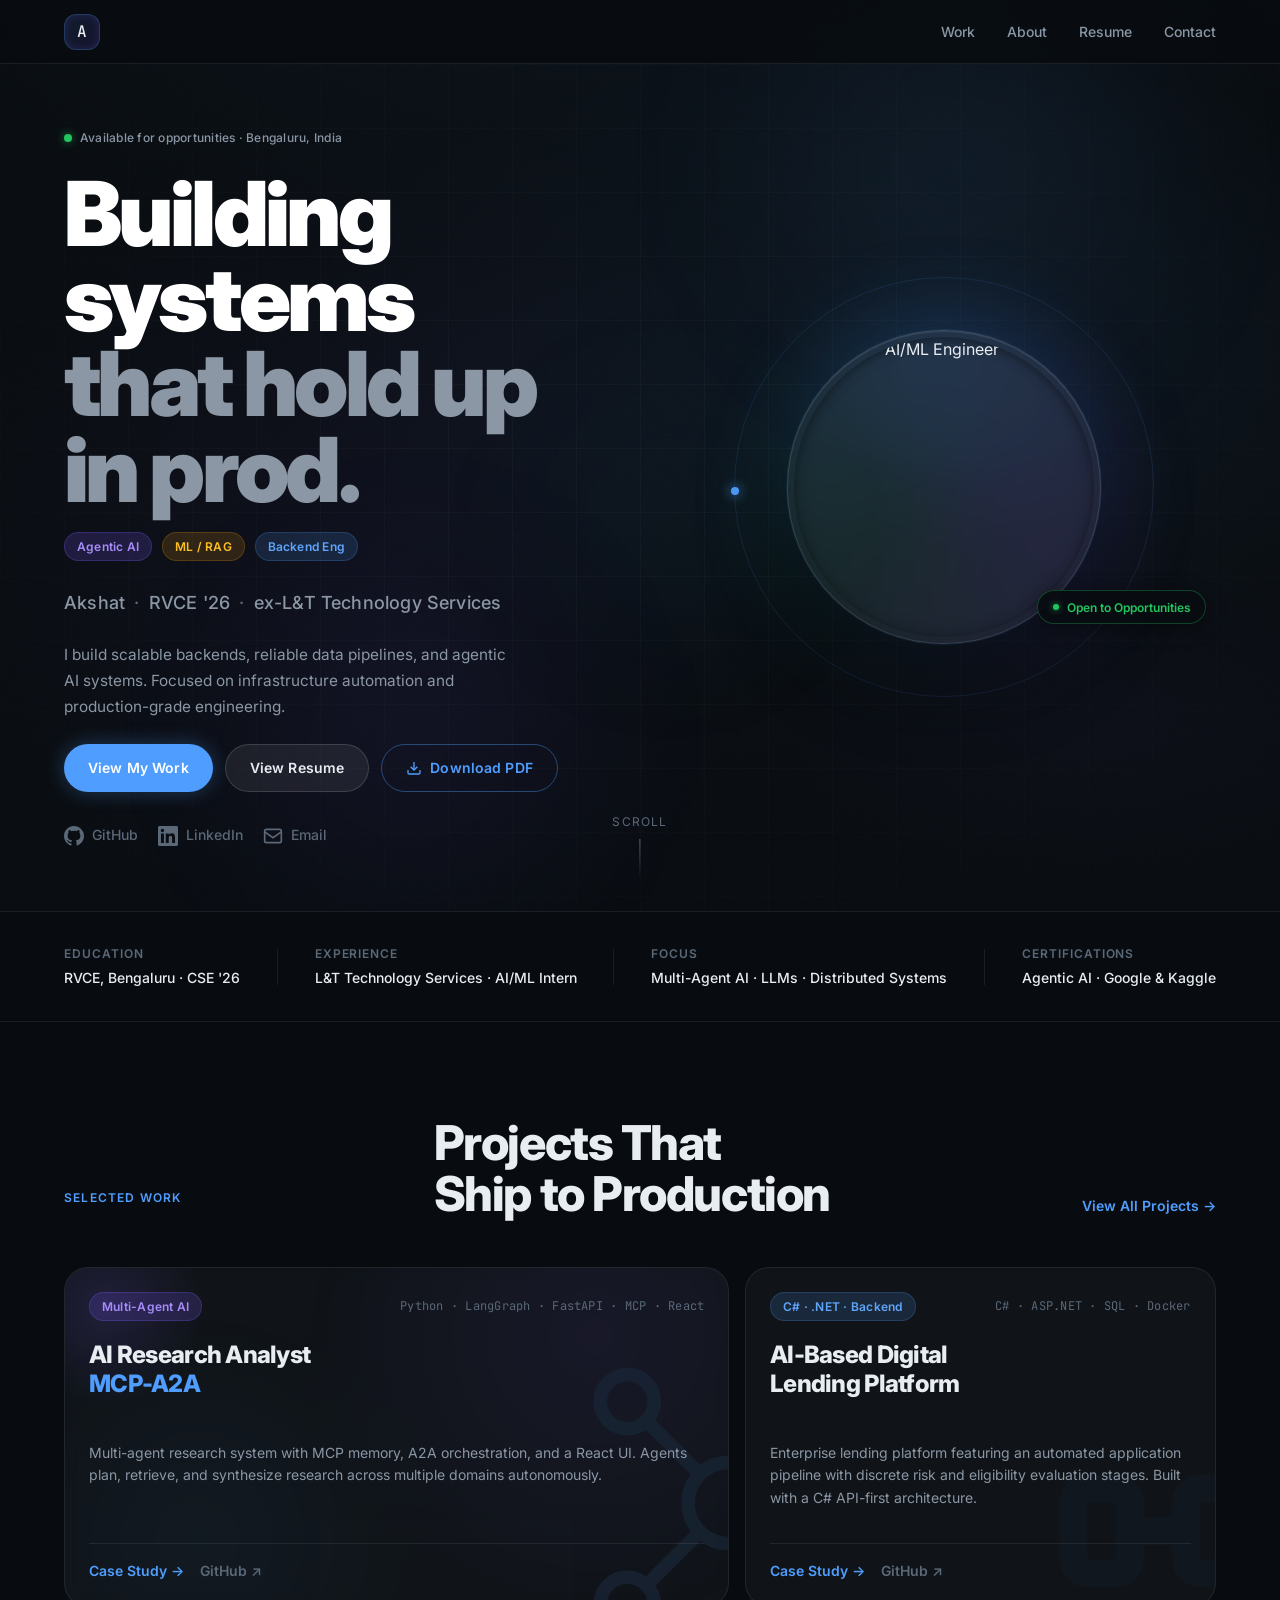
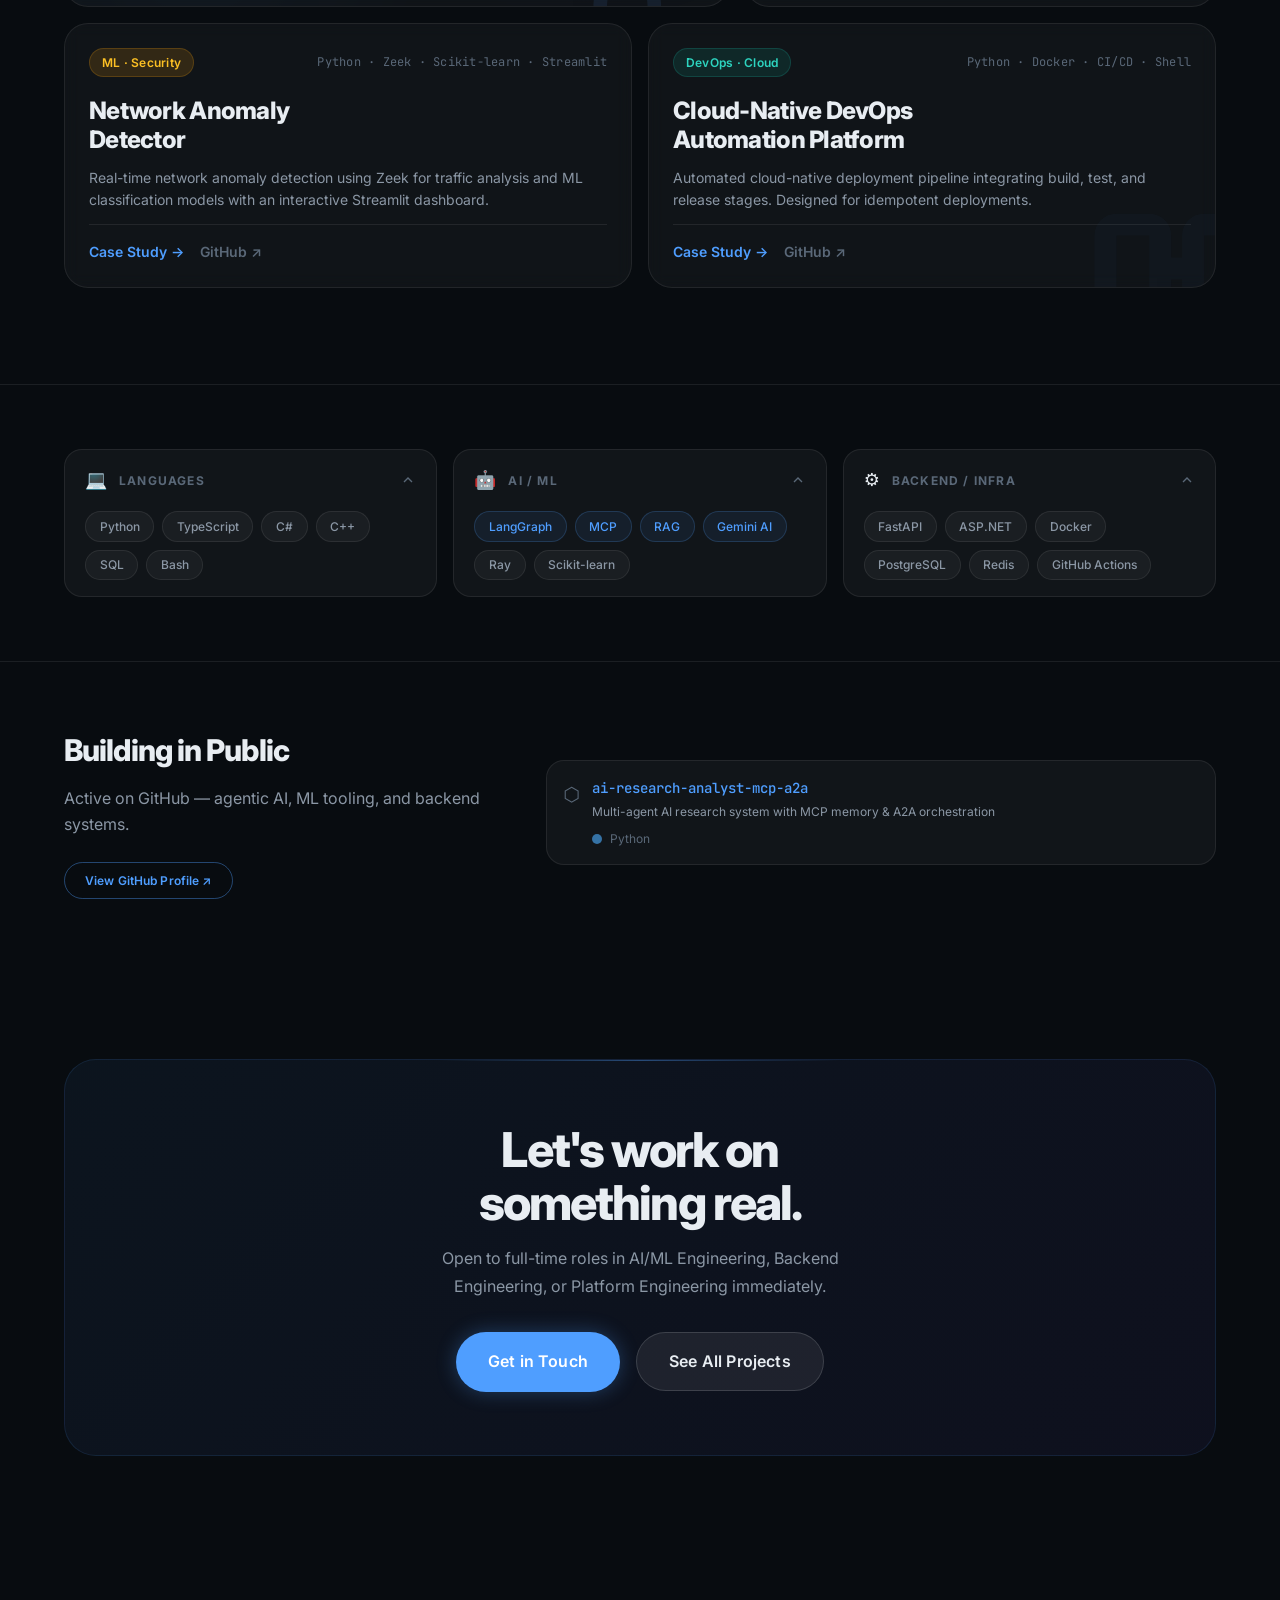
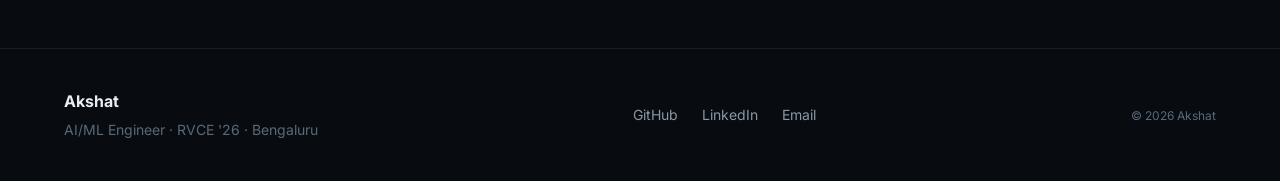
==== index.html @ 62edb91e "Final portfolio updates" ====
<!DOCTYPE html>
<html lang="en">
<head>
  <meta charset="UTF-8" />
  <meta name="viewport" content="width=device-width, initial-scale=1.0" />
  <title>Akshat — AI/ML Engineer</title>
  <meta name="description" content="Akshat — Software Engineer building production backends, distributed pipelines, and agentic AI systems. RVCE '26, ex-L&T Technology Services." />
  <meta name="keywords" content="AI Engineer, ML Engineer, Backend Engineer, Platform Engineer, SRE, DevOps, GenAI, Python, Bengaluru" />
  <meta property="og:title" content="Akshat — Software Engineer" />
  <meta property="og:description" content="Building scalable backends, reliable data pipelines, and production-grade AI systems." />
  <link rel="preconnect" href="https://fonts.googleapis.com" />
  <link rel="preconnect" href="https://fonts.gstatic.com" crossorigin />
  <link href="https://fonts.googleapis.com/css2?family=Inter:wght@300;400;500;600;700;800;900&family=JetBrains+Mono:wght@400;500&display=swap" rel="stylesheet" />
  <link rel="stylesheet" href="css/base.css" />
  <link rel="stylesheet" href="css/home.css" />
</head>
<body>
  <!-- NAV -->
  <nav class="nav" id="nav" aria-label="Main navigation">
    <div class="nav__inner">
      <a href="index.html" class="nav__logo" aria-label="Akshat home">
        <span class="nav__logo-mark">A</span>
      </a>
      <ul class="nav__links" role="list">
        <li><a href="projects.html" class="nav__link">Work</a></li>
        <li><a href="about.html" class="nav__link">About</a></li>
        <li><a href="resume.html" class="nav__link">Resume</a></li>
        <li><a href="contact.html" class="nav__link">Contact</a></li>
      </ul>
      <button class="nav__menu-btn" id="menuBtn" aria-label="Toggle menu" aria-expanded="false">
        <span></span><span></span><span></span>
      </button>
    </div>
    <div class="nav__mobile" id="mobileMenu" aria-hidden="true">
      <ul role="list">
        <li><a href="projects.html">Work</a></li>
        <li><a href="about.html">About</a></li>
        <li><a href="resume.html">Resume</a></li>
        <li><a href="contact.html">Contact</a></li>
      </ul>
    </div>
  </nav>

  <main>
    <!-- HERO -->
    <section class="hero" aria-labelledby="hero-heading">
      <div class="hero__bg-glow" aria-hidden="true"></div>
      <div class="hero__mesh" aria-hidden="true">
        <div class="hero__mesh-blob hero__mesh-blob--1"></div>
        <div class="hero__mesh-blob hero__mesh-blob--2"></div>
        <div class="hero__mesh-blob hero__mesh-blob--3"></div>
      </div>
      <div class="hero__grid-lines" aria-hidden="true"></div>
      <div class="hero__noise" aria-hidden="true"></div>
      <div class="hero__inner">
        <div class="hero__content reveal-up">
          <div class="hero__tag">
            <span class="hero__tag-dot"></span>
            Available for opportunities · Bengaluru, India
          </div>
          <h1 class="hero__name" id="hero-heading">Building systems<br><span class="hero__name-dim">that hold up in prod.</span></h1>
          <div style="display:flex;gap:0.6rem;flex-wrap:wrap;align-items:center;margin-top:-0.25rem">
            <span class="bento__tag bento__tag--ai">Agentic AI</span>
            <span class="bento__tag bento__tag--ml">ML / RAG</span>
            <span class="bento__tag bento__tag--backend">Backend Eng</span>
          </div>
          <p class="hero__role" style="margin-top:0.25rem">Akshat <span class="hero__role-sep">·</span> RVCE '26 <span class="hero__role-sep">·</span> ex-L&T Technology Services</p>
          <p class="hero__sub">
            I build scalable backends, reliable data pipelines, and agentic AI systems. Focused on infrastructure automation and production-grade engineering.
          </p>
          <div class="hero__ctas">
            <a href="projects.html" class="btn btn--primary" id="hero-cta-projects">View My Work</a>
            <a href="resume.html" class="btn btn--ghost" id="hero-cta-resume">View Resume</a>
            <a href="assets/Resume.pdf" download="Akshat_Resume.pdf" class="btn btn--outline" id="hero-cta-download">
              <svg width="16" height="16" viewBox="0 0 24 24" fill="none" stroke="currentColor" stroke-width="2" aria-hidden="true"><path d="M21 15v4a2 2 0 0 1-2 2H5a2 2 0 0 1-2-2v-4"/><polyline points="7,10 12,15 17,10"/><line x1="12" y1="15" x2="12" y2="3"/></svg>
              Download PDF
            </a>
          </div>
          <div class="hero__social-links">
            <a href="https://github.com/Akshat0359" class="hero__social-link" target="_blank" rel="noopener" aria-label="GitHub profile" id="hero-github">
              <svg width="20" height="20" viewBox="0 0 24 24" fill="currentColor" aria-hidden="true"><path d="M12 0C5.374 0 0 5.373 0 12c0 5.302 3.438 9.8 8.207 11.387.599.111.793-.261.793-.577v-2.234c-3.338.726-4.033-1.416-4.033-1.416-.546-1.387-1.333-1.756-1.333-1.756-1.089-.745.083-.729.083-.729 1.205.084 1.839 1.237 1.839 1.237 1.07 1.834 2.807 1.304 3.492.997.107-.775.418-1.305.762-1.604-2.665-.305-5.467-1.334-5.467-5.931 0-1.311.469-2.381 1.236-3.221-.124-.303-.535-1.524.117-3.176 0 0 1.008-.322 3.301 1.23A11.509 11.509 0 0 1 12 5.803c1.02.005 2.047.138 3.006.404 2.291-1.552 3.297-1.23 3.297-1.23.653 1.653.242 2.874.118 3.176.77.84 1.235 1.911 1.235 3.221 0 4.609-2.807 5.624-5.479 5.921.43.372.823 1.102.823 2.222v3.293c0 .319.192.694.801.576C20.566 21.797 24 17.3 24 12c0-6.627-5.373-12-12-12z"/></svg>
              GitHub
            </a>
            <a href="https://www.linkedin.com/in/akshat-prabhakar/" class="hero__social-link" target="_blank" rel="noopener" aria-label="LinkedIn profile" id="hero-linkedin">
              <svg width="20" height="20" viewBox="0 0 24 24" fill="currentColor" aria-hidden="true"><path d="M20.447 20.452h-3.554v-5.569c0-1.328-.027-3.037-1.852-3.037-1.853 0-2.136 1.445-2.136 2.939v5.667H9.351V9h3.414v1.561h.046c.477-.9 1.637-1.85 3.37-1.85 3.601 0 4.267 2.37 4.267 5.455v6.286zM5.337 7.433a2.062 2.062 0 0 1-2.063-2.065 2.064 2.064 0 1 1 2.063 2.065zm1.782 13.019H3.555V9h3.564v11.452zM22.225 0H1.771C.792 0 0 .774 0 1.729v20.542C0 23.227.792 24 1.771 24h20.451C23.2 24 24 23.227 24 22.271V1.729C24 .774 23.2 0 22.222 0h.003z"/></svg>
              LinkedIn
            </a>
            <a href="mailto:akshat.prabhakar5903@gmail.com" class="hero__social-link" id="hero-email">
              <svg width="20" height="20" viewBox="0 0 24 24" fill="none" stroke="currentColor" stroke-width="2" aria-hidden="true"><rect x="2" y="4" width="20" height="16" rx="2"/><path d="m2 7 10 7 10-7"/></svg>
              Email
            </a>
          </div>
        </div>
        <div class="hero__portrait reveal-right">
          <div class="hero__portrait-ring" aria-hidden="true"></div>
          <div class="hero__portrait-glow" aria-hidden="true"></div>
          <div class="hero__portrait-float">
            <div class="hero__portrait-frame" id="portrait-tilt">
              <img src="assets/portrait.png" alt="Akshat — AI/ML Engineer" class="hero__portrait-img" loading="eager" />
            </div>
          </div>
          <div class="hero__portrait-badge" aria-label="Open to opportunities">
            <span class="hero__portrait-badge-dot" aria-hidden="true"></span>
            Open to Opportunities
          </div>
        </div>
      </div>
      <div class="hero__scroll-hint" aria-hidden="true">
        <span>Scroll</span>
        <div class="hero__scroll-line"></div>
      </div>
    </section>

    <!-- CREDIBILITY STRIP -->
    <section class="credibility reveal-up" aria-label="Credentials and background">
      <div class="container">
        <div class="credibility__inner">
          <div class="credibility__item">
            <span class="credibility__label">Education</span>
            <span class="credibility__value">RVCE, Bengaluru · CSE '26</span>
          </div>
          <div class="credibility__divider" aria-hidden="true"></div>
          <div class="credibility__item">
            <span class="credibility__label">Experience</span>
            <span class="credibility__value">L&T Technology Services · AI/ML Intern</span>
          </div>
          <div class="credibility__divider" aria-hidden="true"></div>
          <div class="credibility__item">
            <span class="credibility__label">Focus</span>
            <span class="credibility__value">Multi-Agent AI · LLMs · Distributed Systems</span>
          </div>
          <div class="credibility__divider" aria-hidden="true"></div>
          <div class="credibility__item">
            <span class="credibility__label">Certifications</span>
            <span class="credibility__value">Agentic AI · Google & Kaggle</span>
          </div>
        </div>
      </div>
    </section>

    <!-- FEATURED PROJECTS BENTO -->
    <section class="featured" aria-labelledby="featured-heading">
      <div class="container">
        <div class="section-header reveal-up">
          <span class="section-tag">Selected Work</span>
          <h2 id="featured-heading">Projects That<br>Ship to Production</h2>
          <a href="projects.html" class="section-link" id="home-view-all">View All Projects →</a>
        </div>
        <div class="bento" role="list">
          <!-- Card 1 — Flagship -->
          <article class="bento__card bento__card--featured tilt-card" role="listitem" data-href="projects.html#ai-research-analyst">
            <div class="bento__card-glow" aria-hidden="true"></div>
            <div class="bento__card-inner">
              <div class="bento__card-top">
                <div class="bento__tag bento__tag--ai">Multi-Agent AI</div>
                <div class="bento__stack">Python · LangGraph · FastAPI · MCP · React</div>
              </div>
              <h3 class="bento__title">AI Research Analyst<br><span>MCP-A2A</span></h3>
              <p class="bento__desc">Multi-agent research system with MCP memory, A2A orchestration, and a React UI. Agents plan, retrieve, and synthesize research across multiple domains autonomously.</p>
              <div class="bento__card-footer">
                <a href="projects.html#ai-research-analyst" class="bento__link" id="card-ai-research">Case Study →</a>
                <a href="https://github.com/Akshat0359/ai-research-analyst-mcp-a2a" class="bento__link bento__link--dim" target="_blank" rel="noopener" id="card-ai-research-github">GitHub ↗</a>
              </div>
            </div>
            <div class="bento__card-visual bento__card-visual--ai" aria-hidden="true">
              <svg viewBox="0 0 100 100" fill="none" stroke="currentColor" stroke-width="4" style="width:100%;height:100%;color:var(--c-accent);opacity:0.6;margin-left:50%;margin-top:10%">
                <circle cx="50" cy="50" r="12"/><circle cx="20" cy="20" r="8"/><circle cx="80" cy="20" r="8"/><circle cx="20" cy="80" r="8"/><circle cx="80" cy="80" r="8"/>
                <line x1="26" y1="26" x2="41" y2="41"/><line x1="74" y1="26" x2="59" y2="41"/><line x1="26" y1="74" x2="41" y2="59"/><line x1="74" y1="74" x2="59" y2="59"/>
              </svg>
            </div>
          </article>

          <!-- Card 3 -->
          <article class="bento__card tilt-card" role="listitem" data-href="projects.html#lending-platform">
            <div class="bento__card-inner">
              <div class="bento__card-top">
                <div class="bento__tag bento__tag--backend">C# · .NET · Backend</div>
                <div class="bento__stack">C# · ASP.NET · SQL · Docker</div>
              </div>
              <h3 class="bento__title">AI-Based Digital<br>Lending Platform</h3>
              <p class="bento__desc">Enterprise lending platform featuring an automated application pipeline with discrete risk and eligibility evaluation stages. Built with a C# API-first architecture.</p>
              <div class="bento__card-footer">
                <a href="projects.html#lending-platform" class="bento__link" id="card-lending">Case Study →</a>
                <a href="https://github.com/Akshat0359/ai-based-digital-lending-platform-" class="bento__link bento__link--dim" target="_blank" rel="noopener" id="card-lending-github">GitHub ↗</a>
              </div>
            </div>
            <div class="bento__card-visual bento__card-visual--lend" aria-hidden="true">
              <svg viewBox="0 0 24 24" fill="none" stroke="currentColor" stroke-width="2" style="width:100%;height:100%;color:var(--c-accent);opacity:0.2;margin-left:50%;margin-top:20%">
                <rect x="2" y="9" width="4" height="6" rx="1"/><rect x="10" y="9" width="4" height="6" rx="1"/><rect x="18" y="5" width="4" height="6" rx="1"/><rect x="18" y="13" width="4" height="6" rx="1"/>
                <line x1="6" y1="12" x2="10" y2="12"/><polyline points="14 12 16 12 16 8 18 8"/><polyline points="14 12 16 12 16 16 18 16"/>
              </svg>
            </div>
          </article>

          <!-- Card 4 -->
          <article class="bento__card tilt-card" role="listitem" data-href="projects.html#anomaly-detector">
            <div class="bento__card-inner">
              <div class="bento__card-top">
                <div class="bento__tag bento__tag--ml">ML · Security</div>
                <div class="bento__stack">Python · Zeek · Scikit-learn · Streamlit</div>
              </div>
              <h3 class="bento__title">Network Anomaly<br>Detector</h3>
              <p class="bento__desc">Real-time network anomaly detection using Zeek for traffic analysis and ML classification models with an interactive Streamlit dashboard.</p>
              <div class="bento__card-footer">
                <a href="projects.html#anomaly-detector" class="bento__link" id="card-anomaly">Case Study →</a>
                <a href="https://github.com/Akshat0359/anomaly-detector" class="bento__link bento__link--dim" target="_blank" rel="noopener" id="card-anomaly-github">GitHub ↗</a>
              </div>
            </div>
          </article>

          <!-- Card 5 -->
          <article class="bento__card tilt-card" role="listitem" data-href="projects.html#devops-platform">
            <div class="bento__card-inner">
              <div class="bento__card-top">
                <div class="bento__tag bento__tag--devops">DevOps · Cloud</div>
                <div class="bento__stack">Python · Docker · CI/CD · Shell</div>
              </div>
              <h3 class="bento__title">Cloud-Native DevOps<br>Automation Platform</h3>
              <p class="bento__desc">Automated cloud-native deployment pipeline integrating build, test, and release stages. Designed for idempotent deployments.</p>
              <div class="bento__card-footer">
                <a href="projects.html#devops-platform" class="bento__link" id="card-devops">Case Study →</a>
                <a href="https://github.com/Akshat0359/cloud-native-devops-automation-platform" class="bento__link bento__link--dim" target="_blank" rel="noopener" id="card-devops-github">GitHub ↗</a>
              </div>
            </div>
            <div class="bento__card-visual bento__card-visual--dev" aria-hidden="true">
              <svg viewBox="0 0 24 24" fill="none" stroke="currentColor" stroke-width="2" style="width:100%;height:100%;color:var(--c-accent);opacity:0.2;margin-left:50%;margin-top:20%">
                <rect x="2" y="8" width="5" height="8" rx="1"/><rect x="10" y="8" width="5" height="8" rx="1"/><polygon points="18 8 18 16 23 12" stroke-linejoin="round"/><line x1="7" y1="12" x2="10" y2="12"/><line x1="15" y1="12" x2="18" y2="12"/>
              </svg>
            </div>
          </article>

        </div>
      </div>
    </section>

    <!-- SKILLS STRIP (Step 5 — expandable category cards) -->
    <section class="skills-strip reveal-up" aria-labelledby="skills-heading">
      <div class="container">
        <h2 class="sr-only" id="skills-heading">Technical Skills</h2>
        <div class="skills-strip__inner">

          <details class="skill-cat" open>
            <summary class="skill-cat__header">
              <span class="skill-cat__icon">💻</span>
              <span class="skill-cat__name">Languages</span>
              <svg class="skill-cat__chevron" viewBox="0 0 24 24" fill="none" stroke="currentColor" stroke-width="2" aria-hidden="true"><polyline points="6,9 12,15 18,9"/></svg>
            </summary>
            <div class="skill-cat__body">
              <div class="skill-cat__body-inner">
                <div class="skill-cat__tags">
                  <span class="skill-tag">Python</span>
                  <span class="skill-tag">TypeScript</span>
                  <span class="skill-tag">C#</span>
                  <span class="skill-tag">C++</span>
                  <span class="skill-tag">SQL</span>
                  <span class="skill-tag">Bash</span>
                </div>
              </div>
            </div>
          </details>

          <details class="skill-cat" open>
            <summary class="skill-cat__header">
              <span class="skill-cat__icon">🤖</span>
              <span class="skill-cat__name">AI / ML</span>
              <svg class="skill-cat__chevron" viewBox="0 0 24 24" fill="none" stroke="currentColor" stroke-width="2" aria-hidden="true"><polyline points="6,9 12,15 18,9"/></svg>
            </summary>
            <div class="skill-cat__body">
              <div class="skill-cat__body-inner">
                <div class="skill-cat__tags">
                  <span class="skill-tag skill-tag--highlight">LangGraph</span>
                  <span class="skill-tag skill-tag--highlight">MCP</span>
                  <span class="skill-tag skill-tag--highlight">RAG</span>
                  <span class="skill-tag skill-tag--highlight">Gemini AI</span>
                  <span class="skill-tag">Ray</span>
                  <span class="skill-tag">Scikit-learn</span>
                </div>
              </div>
            </div>
          </details>

          <details class="skill-cat" open>
            <summary class="skill-cat__header">
              <span class="skill-cat__icon">⚙️</span>
              <span class="skill-cat__name">Backend / Infra</span>
              <svg class="skill-cat__chevron" viewBox="0 0 24 24" fill="none" stroke="currentColor" stroke-width="2" aria-hidden="true"><polyline points="6,9 12,15 18,9"/></svg>
            </summary>
            <div class="skill-cat__body">
              <div class="skill-cat__body-inner">
                <div class="skill-cat__tags">
                  <span class="skill-tag">FastAPI</span>
                  <span class="skill-tag">ASP.NET</span>
                  <span class="skill-tag">Docker</span>
                  <span class="skill-tag">PostgreSQL</span>
                  <span class="skill-tag">Redis</span>
                  <span class="skill-tag">GitHub Actions</span>
                </div>
              </div>
            </div>
          </details>

        </div>
      </div>
    </section>

    <!-- GITHUB ACTIVITY STRIP -->
    <section class="github-strip reveal-up" aria-labelledby="github-heading">
      <div class="container">
        <div class="github-strip__inner">
          <div class="github-strip__left">
            <h2 id="github-heading" class="github-strip__title">Building in Public</h2>
            <p class="github-strip__sub">Active on GitHub — agentic AI, ML tooling, and backend systems.</p>
            <a href="https://github.com/Akshat0359" target="_blank" rel="noopener" class="btn btn--outline btn--sm" id="github-strip-link">View GitHub Profile ↗</a>
          </div>
          <div class="github-strip__right">
            <div class="github-repo-card" id="gr1">
              <div class="github-repo-card__icon" aria-hidden="true">⬡</div>
              <div>
                <div class="github-repo-card__name">ai-research-analyst-mcp-a2a</div>
                <div class="github-repo-card__desc">Multi-agent AI research system with MCP memory & A2A orchestration</div>
                <div class="github-repo-card__lang"><span class="lang-dot lang-dot--python"></span>Python</div>
              </div>
            </div>
          </div>
        </div>
      </div>
    </section>

    <!-- CTA SECTION -->
    <section class="cta-section reveal-up" aria-labelledby="cta-heading">
      <div class="container">
        <div class="cta-section__inner">
          <h2 id="cta-heading">Let's work on<br>something real.</h2>
          <p>Open to full-time roles in AI/ML Engineering, Backend Engineering, or Platform Engineering immediately.</p>
          <div class="cta-section__actions">
            <a href="contact.html" class="btn btn--primary btn--lg" id="cta-contact">Get in Touch</a>
            <a href="projects.html" class="btn btn--ghost btn--lg" id="cta-projects">See All Projects</a>
          </div>
        </div>
      </div>
    </section>
  </main>

  <!-- FOOTER -->
  <footer class="footer" role="contentinfo">
    <div class="container">
      <div class="footer__inner">
        <div class="footer__left">
          <span class="footer__name">Akshat</span>
          <span class="footer__tagline">AI/ML Engineer · RVCE '26 · Bengaluru</span>
        </div>
        <div class="footer__links">
          <a href="https://github.com/Akshat0359" target="_blank" rel="noopener" id="footer-github">GitHub</a>
          <a href="https://www.linkedin.com/in/akshat-prabhakar/" target="_blank" rel="noopener" id="footer-linkedin">LinkedIn</a>
          <a href="mailto:akshat.prabhakar5903@gmail.com" id="footer-email">Email</a>
        </div>
        <div class="footer__copy">© 2026 Akshat</div>
      </div>
    </div>
  </footer>

  <script src="js/main.js"></script>
</body>
</html>
---- css/base.css ----
/* ============================================
   BASE.CSS — Design System & Shared Styles
   Akshat Prabhakar Portfolio
   ============================================ */

/* === TOKENS === */
:root {
  /* Colors */
  --c-bg:          #080c10;
  --c-bg-2:        #0d1117;
  --c-bg-3:        #111820;
  --c-surface:     rgba(255,255,255,0.04);
  --c-surface-2:   rgba(255,255,255,0.07);
  --c-border:      rgba(255,255,255,0.08);
  --c-border-2:    rgba(255,255,255,0.14);

  --c-text:        #e8edf2;
  --c-text-2:      #8b97a5;
  --c-text-3:      #5a6878;

  --c-accent:      #4f9eff;
  --c-accent-2:    #7c5cfc;
  --c-accent-glow: rgba(79,158,255,0.18);
  --c-purple-glow: rgba(124,92,252,0.14);

  --c-tag-ai:      rgba(124,92,252,0.18);
  --c-tag-ai-text: #a78bfa;
  --c-tag-finance: rgba(16,185,129,0.15);
  --c-tag-finance-text: #34d399;
  --c-tag-ml:      rgba(245,158,11,0.15);
  --c-tag-ml-text: #fbbf24;
  --c-tag-backend: rgba(79,158,255,0.15);
  --c-tag-backend-text: #60a5fa;

  /* Spacing */
  --space-1: 0.25rem;
  --space-2: 0.5rem;
  --space-3: 0.75rem;
  --space-4: 1rem;
  --space-5: 1.25rem;
  --space-6: 1.5rem;
  --space-8: 2rem;
  --space-10: 2.5rem;
  --space-12: 3rem;
  --space-16: 4rem;
  --space-20: 5rem;
  --space-24: 6rem;
  --space-32: 8rem;

  /* Typography */
  --font-sans:  'Inter', system-ui, -apple-system, sans-serif;
  --font-mono:  'JetBrains Mono', 'Fira Code', monospace;

  --fs-xs:   0.75rem;
  --fs-sm:   0.875rem;
  --fs-base: 1rem;
  --fs-lg:   1.125rem;
  --fs-xl:   1.25rem;
  --fs-2xl:  1.5rem;
  --fs-3xl:  1.875rem;
  --fs-4xl:  2.25rem;
  --fs-5xl:  3rem;
  --fs-6xl:  3.75rem;
  --fs-7xl:  4.5rem;
  --fs-8xl:  6rem;

  /* Radius */
  --r-sm:  8px;
  --r-md:  12px;
  --r-lg:  18px;
  --r-xl:  24px;
  --r-2xl: 32px;
  --r-full: 9999px;

  /* Transitions */
  --t-fast:   150ms ease;
  --t-base:   250ms ease;
  --t-slow:   400ms ease;
  --t-spring: 350ms cubic-bezier(0.34, 1.56, 0.64, 1);

  /* Shadows */
  --shadow-sm:  0 1px 3px rgba(0,0,0,0.5), 0 1px 2px rgba(0,0,0,0.3);
  --shadow-md:  0 4px 16px rgba(0,0,0,0.5), 0 2px 6px rgba(0,0,0,0.3);
  --shadow-lg:  0 16px 48px rgba(0,0,0,0.6), 0 4px 16px rgba(0,0,0,0.4);
  --shadow-glow: 0 0 40px rgba(79,158,255,0.12), 0 0 80px rgba(79,158,255,0.06);

  /* Layout */
  --max-w: 1200px;
  --nav-h: 64px;
}

/* === RESET === */
*, *::before, *::after {
  box-sizing: border-box;
  margin: 0;
  padding: 0;
}

html {
  scroll-behavior: smooth;
  -webkit-text-size-adjust: 100%;
}

body {
  font-family: var(--font-sans);
  font-size: var(--fs-base);
  line-height: 1.6;
  color: var(--c-text);
  background: var(--c-bg);
  min-height: 100vh;
  -webkit-font-smoothing: antialiased;
  -moz-osx-font-smoothing: grayscale;
  overflow-x: hidden;
  /* Subtle site-wide gradient */
  background-image:
    radial-gradient(ellipse 100% 50% at 50% 0%, rgba(79,158,255,0.04) 0%, transparent 60%),
    radial-gradient(ellipse 60% 40% at 85% 80%, rgba(124,92,252,0.03) 0%, transparent 50%);
  background-attachment: fixed;
}

img, video {
  display: block;
  max-width: 100%;
}

a {
  color: inherit;
  text-decoration: none;
}

button {
  cursor: pointer;
  border: none;
  background: none;
  font-family: inherit;
}

ul, ol {
  list-style: none;
}

/* === REDUCED MOTION (Step 7) === */
@media (prefers-reduced-motion: reduce) {
  *, *::before, *::after {
    animation-duration: 0.01ms !important;
    animation-iteration-count: 1 !important;
    transition-duration: 0.01ms !important;
    scroll-behavior: auto !important;
  }
  /* Stop blob drifts and portrait float immediately */
  .hero__mesh-blob,
  .hero__portrait-frame,
  .hero__portrait-glow,
  .hero__portrait-ring,
  .hero__tag-dot,
  .hero__portrait-badge-dot {
    animation: none !important;
  }
}

/* === UTILITIES === */
.container {
  width: 100%;
  max-width: var(--max-w);
  margin: 0 auto;
  padding: 0 var(--space-6);
}

.sr-only {
  position: absolute;
  width: 1px;
  height: 1px;
  padding: 0;
  margin: -1px;
  overflow: hidden;
  clip: rect(0,0,0,0);
  white-space: nowrap;
  border-width: 0;
}

/* === REVEAL ANIMATIONS === */
.reveal-up {
  opacity: 0;
  transform: translateY(32px);
  transition: opacity 0.7s ease, transform 0.7s ease;
}

.reveal-right {
  opacity: 0;
  transform: translateX(32px);
  transition: opacity 0.8s ease 0.1s, transform 0.8s ease 0.1s;
}

.reveal-up.visible,
.reveal-right.visible {
  opacity: 1;
  transform: none;
}

/* === BUTTONS === */
.btn {
  display: inline-flex;
  align-items: center;
  gap: var(--space-2);
  padding: 0.75rem 1.5rem;
  border-radius: var(--r-full);
  font-size: var(--fs-sm);
  font-weight: 600;
  letter-spacing: 0.01em;
  transition: all var(--t-base);
  cursor: pointer;
  white-space: nowrap;
  position: relative;
  overflow: hidden;
}

.btn--primary {
  background: var(--c-accent);
  color: #fff;
  box-shadow: 0 0 20px rgba(79,158,255,0.3);
  /* magnetic effect base — offset applied via JS */
  --btn-x: 0;
  --btn-y: 0;
  will-change: transform;
}

@media (hover: hover) {
  .btn--primary:hover {
    background: #6baeff;
    box-shadow: 0 0 32px rgba(79,158,255,0.45);
    transform: translate(var(--btn-x, 0px), calc(var(--btn-y, 0px) - 1px));
  }
}

.btn--primary:active {
  transform: translate(0, 1px);
}

.btn--ghost {
  background: var(--c-surface-2);
  color: var(--c-text);
  border: 1px solid var(--c-border-2);
}

.btn--ghost:hover {
  background: var(--c-surface);
  border-color: rgba(255,255,255,0.25);
  transform: translateY(-1px);
}

.btn--outline {
  background: transparent;
  color: var(--c-accent);
  border: 1px solid rgba(79,158,255,0.4);
}

.btn--outline:hover {
  background: rgba(79,158,255,0.08);
  border-color: var(--c-accent);
  transform: translateY(-1px);
}

.btn--lg {
  padding: 1rem 2rem;
  font-size: var(--fs-base);
}

.btn--sm {
  padding: 0.5rem 1.25rem;
  font-size: var(--fs-xs);
}

/* === NAV === */
.nav {
  position: fixed;
  top: 0;
  left: 0;
  right: 0;
  z-index: 100;
  background: rgba(8,12,16,0.8);
  backdrop-filter: blur(20px);
  -webkit-backdrop-filter: blur(20px);
  border-bottom: 1px solid var(--c-border);
  height: var(--nav-h);
  transition: border-color var(--t-base), background var(--t-base);
}

.nav--scrolled {
  background: rgba(8,12,16,0.95);
  border-bottom-color: var(--c-border-2);
}

.nav__inner {
  max-width: var(--max-w);
  margin: 0 auto;
  padding: 0 var(--space-6);
  height: 100%;
  display: flex;
  align-items: center;
  justify-content: space-between;
}

.nav__logo {
  display: flex;
  align-items: center;
  gap: var(--space-3);
}

.nav__logo-mark {
  display: flex;
  align-items: center;
  justify-content: center;
  width: 36px;
  height: 36px;
  border-radius: var(--r-md);
  background: linear-gradient(135deg, rgba(79,158,255,0.12), rgba(124,92,252,0.12));
  border: 1px solid rgba(79,158,255,0.25);
  box-shadow: inset 0 0 8px rgba(124,92,252,0.2);
  font-family: var(--font-mono);
  font-weight: 500;
  font-size: var(--fs-base);
  color: var(--c-text);
  transition: all var(--t-fast);
  will-change: transform, box-shadow;
}

.nav__logo:hover .nav__logo-mark {
  transform: scale(1.05);
  box-shadow: inset 0 0 16px rgba(124,92,252,0.3), 0 0 12px rgba(79,158,255,0.2);
  border-color: rgba(79,158,255,0.5);
  color: #fff;
}

.nav__links {
  display: flex;
  align-items: center;
  gap: var(--space-8);
}

.nav__link {
  font-size: var(--fs-sm);
  font-weight: 500;
  color: var(--c-text-2);
  transition: color var(--t-fast);
  position: relative;
}

.nav__link::after {
  content: '';
  position: absolute;
  bottom: -4px;
  left: 0;
  width: 0;
  height: 1.5px;
  background: var(--c-accent);
  transition: width var(--t-base);
}

.nav__link:hover,
.nav__link.active {
  color: var(--c-text);
}

.nav__link:hover::after,
.nav__link.active::after {
  width: 100%;
}

.nav__menu-btn {
  display: none;
  flex-direction: column;
  gap: 5px;
  padding: var(--space-2);
  border-radius: var(--r-sm);
}

.nav__menu-btn span {
  display: block;
  width: 22px;
  height: 2px;
  background: var(--c-text-2);
  transition: all var(--t-base);
  border-radius: 2px;
}

.nav__menu-btn.open span:nth-child(1) { transform: translateY(7px) rotate(45deg); }
.nav__menu-btn.open span:nth-child(2) { opacity: 0; }
.nav__menu-btn.open span:nth-child(3) { transform: translateY(-7px) rotate(-45deg); }

.nav__mobile {
  display: none;
  position: absolute;
  top: 100%;
  left: 0;
  width: 100%;
  padding: var(--space-4) var(--space-6) var(--space-6);
  border-top: 1px solid var(--c-border);
  background: rgba(8,12,16,0.98);
  box-shadow: 0 10px 30px rgba(0,0,0,0.5);
}

.nav__mobile ul {
  display: flex;
  flex-direction: column;
  gap: var(--space-4);
}

.nav__mobile a {
  font-size: var(--fs-lg);
  font-weight: 500;
  color: var(--c-text-2);
  transition: color var(--t-fast);
  display: block;
  padding: var(--space-2) 0;
}

.nav__mobile a:hover {
  color: var(--c-text);
}

/* === SECTION HEADER === */
.section-header {
  display: flex;
  align-items: flex-end;
  justify-content: space-between;
  gap: var(--space-4);
  margin-bottom: var(--space-12);
  flex-wrap: wrap;
}

.section-tag {
  display: block;
  font-size: var(--fs-xs);
  font-weight: 600;
  letter-spacing: 0.1em;
  text-transform: uppercase;
  color: var(--c-accent);
  margin-bottom: var(--space-3);
}

.section-header h2 {
  font-size: clamp(var(--fs-3xl), 4vw, var(--fs-5xl));
  font-weight: 800;
  letter-spacing: -0.03em;
  line-height: 1.05;
}

.section-link {
  font-size: var(--fs-sm);
  font-weight: 600;
  color: var(--c-accent);
  transition: color var(--t-fast);
  white-space: nowrap;
  padding-bottom: 2px;
}

.section-link:hover {
  color: #6baeff;
}

/* === SKILL TAG === */
.skill-tag {
  display: inline-flex;
  align-items: center;
  padding: 0.3rem 0.85rem;
  border-radius: var(--r-full);
  font-size: var(--fs-xs);
  font-weight: 500;
  background: var(--c-surface);
  border: 1px solid var(--c-border);
  color: var(--c-text-2);
  white-space: nowrap;
  transition: all var(--t-fast);
}

.skill-tag:hover {
  border-color: var(--c-border-2);
  color: var(--c-text);
}

.skill-tag--highlight {
  background: rgba(79,158,255,0.08);
  border-color: rgba(79,158,255,0.2);
  color: var(--c-accent);
}

/* === BENTO TAGS === */
.bento__tag {
  display: inline-flex;
  align-items: center;
  padding: 0.25rem 0.75rem;
  border-radius: var(--r-full);
  font-size: var(--fs-xs);
  font-weight: 600;
  letter-spacing: 0.02em;
}

.bento__tag--ai {
  background: var(--c-tag-ai);
  color: var(--c-tag-ai-text);
  border: 1px solid rgba(124,92,252,0.25);
}

.bento__tag--finance {
  background: var(--c-tag-finance);
  color: var(--c-tag-finance-text);
  border: 1px solid rgba(16,185,129,0.2);
}

.bento__tag--ml {
  background: var(--c-tag-ml);
  color: var(--c-tag-ml-text);
  border: 1px solid rgba(245,158,11,0.2);
}

.bento__tag--backend {
  background: var(--c-tag-backend);
  color: var(--c-tag-backend-text);
  border: 1px solid rgba(79,158,255,0.2);
}

.bento__tag--devops {
  background: rgba(20,184,166,0.12);
  color: #2dd4bf;
  border: 1px solid rgba(20,184,166,0.2);
}

.bento__tag--ts {
  background: rgba(59,130,246,0.12);
  color: #93c5fd;
  border: 1px solid rgba(59,130,246,0.2);
}

/* === FOOTER === */
.footer {
  border-top: 1px solid var(--c-border);
  padding: var(--space-10) 0;
  margin-top: var(--space-24);
}

.footer__inner {
  display: flex;
  align-items: center;
  justify-content: space-between;
  flex-wrap: wrap;
  gap: var(--space-6);
}

.footer__left {
  display: flex;
  flex-direction: column;
  gap: var(--space-1);
}

.footer__name {
  font-weight: 700;
  font-size: var(--fs-base);
}

.footer__tagline {
  font-size: var(--fs-sm);
  color: var(--c-text-3);
}

.footer__links {
  display: flex;
  gap: var(--space-6);
}

.footer__links a {
  font-size: var(--fs-sm);
  color: var(--c-text-2);
  transition: color var(--t-fast);
}

.footer__links a:hover {
  color: var(--c-text);
}

.footer__copy {
  font-size: var(--fs-xs);
  color: var(--c-text-3);
}

/* === GITHUB REPO CARD === */
.github-repo-card {
  display: flex;
  align-items: flex-start;
  gap: var(--space-3);
  padding: var(--space-4);
  border-radius: var(--r-lg);
  background: var(--c-surface);
  border: 1px solid var(--c-border);
  transition: all var(--t-base);
}

.github-repo-card:hover {
  border-color: var(--c-border-2);
  background: var(--c-surface-2);
  transform: translateY(-2px);
}

.github-repo-card__icon {
  font-size: 1.2rem;
  color: var(--c-text-3);
  flex-shrink: 0;
  margin-top: 2px;
}

.github-repo-card__name {
  font-family: var(--font-mono);
  font-size: var(--fs-sm);
  font-weight: 500;
  color: var(--c-accent);
  margin-bottom: var(--space-1);
}

.github-repo-card__desc {
  font-size: var(--fs-xs);
  color: var(--c-text-2);
  line-height: 1.5;
  margin-bottom: var(--space-2);
}

.github-repo-card__lang {
  display: flex;
  align-items: center;
  gap: var(--space-2);
  font-size: var(--fs-xs);
  color: var(--c-text-3);
}

.lang-dot {
  width: 10px;
  height: 10px;
  border-radius: 50%;
}

.lang-dot--python { background: #3572A5; }
.lang-dot--ts     { background: #2b7489; }
.lang-dot--csharp { background: #178600; }
.lang-dot--shell  { background: #89e051; }

/* === PAGE HERO (for inner pages) === */
.page-hero {
  padding: calc(var(--nav-h) + var(--space-16)) 0 var(--space-16);
  text-align: center;
}

.page-hero__tag {
  display: inline-block;
  font-size: var(--fs-xs);
  font-weight: 600;
  letter-spacing: 0.1em;
  text-transform: uppercase;
  color: var(--c-accent);
  margin-bottom: var(--space-4);
}

.page-hero h1 {
  font-size: clamp(var(--fs-4xl), 5vw, var(--fs-6xl));
  font-weight: 800;
  letter-spacing: -0.04em;
  line-height: 1.05;
  margin-bottom: var(--space-4);
}

.page-hero p {
  font-size: var(--fs-lg);
  color: var(--c-text-2);
  max-width: 560px;
  margin: 0 auto;
}

/* === TILT CARD === */
.tilt-card {
  transform-style: preserve-3d;
  transition: transform 0.15s ease, box-shadow 0.15s ease;
  will-change: transform;
}

/* === RESPONSIVE MOBILE BREAKPOINTS === */
@media (max-width: 768px) {
  .nav__links {
    display: none;
  }

  .nav__menu-btn {
    display: flex;
  }

  .nav__mobile.open {
    display: block;
  }

  .footer__inner {
    flex-direction: column;
    text-align: center;
    align-items: center;
  }

  .section-header {
    flex-direction: column;
    align-items: flex-start;
  }

  .container {
    padding: 0 var(--space-4);
  }
}

@media (max-width: 480px) {
  .btn {
    padding: 0.65rem 1.25rem;
  }

  .btn--lg {
    padding: 0.875rem 1.5rem;
    font-size: var(--fs-sm);
  }
}
---- css/home.css ----
/* ============================================
   HOME.CSS — Landing Page Specific Styles
   ============================================ */

/* === HERO === */
.hero {
  position: relative;
  min-height: 100svh;
  display: flex;
  flex-direction: column;
  justify-content: center;
  padding-top: var(--nav-h);
  overflow: hidden;
}

.hero__bg-glow {
  position: absolute;
  inset: 0;
  background:
    radial-gradient(ellipse 80% 60% at 70% 40%, rgba(79,158,255,0.07) 0%, transparent 60%),
    radial-gradient(ellipse 60% 80% at 30% 60%, rgba(124,92,252,0.05) 0%, transparent 60%);
  pointer-events: none;
}

/* === ANIMATED MESH BLOBS (Step 3) === */
.hero__mesh {
  position: absolute;
  inset: 0;
  pointer-events: none;
  overflow: hidden;
  z-index: 0;
}

.hero__mesh-blob {
  position: absolute;
  border-radius: 50%;
  filter: blur(80px);
  will-change: transform, opacity;
}

.hero__mesh-blob--1 {
  width: 520px;
  height: 520px;
  background: radial-gradient(circle, rgba(79,158,255,0.09) 0%, transparent 70%);
  top: -10%;
  left: 55%;
  animation: blob-drift-1 18s ease-in-out infinite;
}

.hero__mesh-blob--2 {
  width: 440px;
  height: 440px;
  background: radial-gradient(circle, rgba(124,92,252,0.08) 0%, transparent 70%);
  bottom: -5%;
  left: 15%;
  animation: blob-drift-2 22s ease-in-out infinite;
}

.hero__mesh-blob--3 {
  width: 320px;
  height: 320px;
  background: radial-gradient(circle, rgba(16,185,129,0.05) 0%, transparent 70%);
  top: 40%;
  left: 40%;
  animation: blob-drift-3 26s ease-in-out infinite;
}

@keyframes blob-drift-1 {
  0%, 100% { transform: translate(0, 0) scale(1); }
  33%       { transform: translate(-40px, 30px) scale(1.08); }
  66%       { transform: translate(30px, -20px) scale(0.94); }
}

@keyframes blob-drift-2 {
  0%, 100% { transform: translate(0, 0) scale(1); }
  40%       { transform: translate(50px, -40px) scale(1.06); }
  70%       { transform: translate(-30px, 20px) scale(0.96); }
}

@keyframes blob-drift-3 {
  0%, 100% { transform: translate(0, 0) scale(1); }
  50%       { transform: translate(-35px, -25px) scale(1.1); }
}

/* Faint grid + noise overlay — shared across pages */
.hero__grid-lines {
  position: absolute;
  inset: 0;
  background-image:
    linear-gradient(rgba(255,255,255,0.025) 1px, transparent 1px),
    linear-gradient(90deg, rgba(255,255,255,0.025) 1px, transparent 1px);
  background-size: 64px 64px;
  mask-image: radial-gradient(ellipse 80% 80% at center, black 20%, transparent 80%);
  pointer-events: none;
  z-index: 0;
}

/* SVG noise grain — very subtle texture */
.hero__noise {
  position: absolute;
  inset: 0;
  pointer-events: none;
  z-index: 0;
  opacity: 0.028;
  background-image: url("data:image/svg+xml,%3Csvg xmlns='http://www.w3.org/2000/svg' width='200' height='200'%3E%3Cfilter id='n'%3E%3CfeTurbulence type='fractalNoise' baseFrequency='0.75' numOctaves='4' stitchTiles='stitch'/%3E%3C/filter%3E%3Crect width='100%25' height='100%25' filter='url(%23n)'/%3E%3C/svg%3E");
  background-size: 200px 200px;
}

.hero__inner {
  position: relative;
  z-index: 1;
  display: grid;
  grid-template-columns: 1fr 1fr;
  gap: var(--space-16);
  align-items: center;
  max-width: var(--max-w);
  margin: 0 auto;
  padding: var(--space-16) var(--space-6);
  width: 100%;
}

.hero__content {
  display: flex;
  flex-direction: column;
  gap: var(--space-6);
}

.hero__tag {
  display: inline-flex;
  align-items: center;
  gap: var(--space-2);
  font-size: var(--fs-xs);
  font-weight: 500;
  color: var(--c-text-2);
  letter-spacing: 0.02em;
}

.hero__tag-dot {
  width: 8px;
  height: 8px;
  border-radius: 50%;
  background: #22c55e;
  box-shadow: 0 0 8px rgba(34,197,94,0.6);
  animation: pulse-dot 2s ease-in-out infinite;
}

@keyframes pulse-dot {
  0%, 100% { opacity: 1; box-shadow: 0 0 8px rgba(34,197,94,0.6); }
  50% { opacity: 0.7; box-shadow: 0 0 16px rgba(34,197,94,0.9); }
}

.hero__name {
  font-size: clamp(var(--fs-5xl), 7vw, var(--fs-8xl));
  font-weight: 900;
  letter-spacing: -0.04em;
  line-height: 0.95;
  color: #fff;
}

.hero__name-dim {
  color: var(--c-text-2);
}

.hero__role {
  font-size: clamp(var(--fs-sm), 1.5vw, var(--fs-lg));
  font-weight: 500;
  color: var(--c-text-2);
  letter-spacing: 0.01em;
}

.hero__role-sep {
  color: var(--c-text-3);
  margin: 0 var(--space-1);
}

.hero__sub {
  font-size: clamp(var(--fs-sm), 1.2vw, var(--fs-base));
  color: var(--c-text-2);
  line-height: 1.7;
  max-width: 460px;
}

.hero__ctas {
  display: flex;
  gap: var(--space-3);
  flex-wrap: wrap;
}

.hero__social-links {
  display: flex;
  gap: var(--space-5);
  margin-top: var(--space-2);
  flex-wrap: wrap;
}

.hero__social-link {
  display: inline-flex;
  align-items: center;
  gap: var(--space-2);
  font-size: var(--fs-sm);
  font-weight: 500;
  color: var(--c-text-3);
  transition: color var(--t-fast);
}

.hero__social-link:hover {
  color: var(--c-text);
}

/* === PORTRAIT (Step 1) === */
.hero__portrait {
  position: relative;
  display: flex;
  align-items: center;
  justify-content: center;
}

.hero__portrait-ring {
  position: absolute;
  width: 420px;
  height: 420px;
  border-radius: 50%;
  border: 1px solid rgba(79,158,255,0.12);
  animation: spin-ring 20s linear infinite;
}

.hero__portrait-ring::before {
  content: '';
  position: absolute;
  width: 8px;
  height: 8px;
  background: var(--c-accent);
  border-radius: 50%;
  top: 50%;
  left: -4px;
  box-shadow: 0 0 12px var(--c-accent);
}

@keyframes spin-ring {
  from { transform: rotate(0deg); }
  to   { transform: rotate(360deg); }
}

/* Animated hue-pulsing glow behind portrait */
.hero__portrait-glow {
  position: absolute;
  width: 380px;
  height: 380px;
  border-radius: 50%;
  background: conic-gradient(
    from 0deg,
    rgba(79,158,255,0.14),
    rgba(124,92,252,0.12),
    rgba(16,185,129,0.08),
    rgba(79,158,255,0.14)
  );
  filter: blur(32px);
  animation: glow-hue 8s ease-in-out infinite;
  will-change: transform, opacity;
}

@keyframes glow-hue {
  0%, 100% { transform: scale(1) rotate(0deg);   opacity: 0.55; }
  33%       { transform: scale(1.06) rotate(60deg); opacity: 0.80; }
  66%       { transform: scale(0.96) rotate(120deg); opacity: 0.60; }
}

/* Glassmorphism float wrapper — float runs here */
.hero__portrait-float {
  animation: portrait-float 6s ease-in-out infinite;
  will-change: transform;
  display: flex;
  align-items: center;
  justify-content: center;
}

@keyframes portrait-float {
  0%, 100% { transform: translateY(0px); }
  50%       { transform: translateY(-8px); }
}

/* Glassmorphism frame wrapper (Step 1) — JS tilt rotates this */
.hero__portrait-frame {
  position: relative;
  z-index: 1;
  border-radius: 50%;
  padding: 6px;
  background: rgba(255,255,255,0.05);
  backdrop-filter: blur(12px);
  -webkit-backdrop-filter: blur(12px);
  border: 1px solid rgba(255,255,255,0.12);
  box-shadow:
    0 0 0 1px rgba(79,158,255,0.1),
    0 32px 80px rgba(0,0,0,0.55),
    0 0 48px rgba(79,158,255,0.08),
    inset 0 1px 0 rgba(255,255,255,0.08);
  transform-style: preserve-3d;
  /* JS sets --tilt-x / --tilt-y, smoothed here */
  transform: perspective(900px) rotateX(var(--tilt-x, 0deg)) rotateY(var(--tilt-y, 0deg));
  transition: transform 0.14s ease;
  will-change: transform;
}

.hero__portrait-img {
  width: 300px;
  height: 300px;
  border-radius: 50%;
  object-fit: cover;
  display: block;
  /* subtle inner shadow for depth */
  box-shadow: inset 0 2px 12px rgba(0,0,0,0.4);
  position: relative;
  z-index: 1;
}

.hero__portrait-badge {
  position: absolute;
  bottom: 20px;
  right: 10px;
  z-index: 2;
  display: flex;
  align-items: center;
  gap: var(--space-2);
  padding: 0.4rem 0.9rem;
  border-radius: var(--r-full);
  background: rgba(8,12,16,0.9);
  border: 1px solid rgba(34,197,94,0.3);
  font-size: var(--fs-xs);
  font-weight: 600;
  color: #22c55e;
  backdrop-filter: blur(12px);
  box-shadow: 0 4px 20px rgba(0,0,0,0.4);
}

.hero__portrait-badge-dot {
  width: 6px;
  height: 6px;
  border-radius: 50%;
  background: #22c55e;
  box-shadow: 0 0 6px rgba(34,197,94,0.8);
  animation: pulse-dot 2s ease-in-out infinite;
}

.hero__scroll-hint {
  position: absolute;
  bottom: var(--space-8);
  left: 50%;
  transform: translateX(-50%);
  display: flex;
  flex-direction: column;
  align-items: center;
  gap: var(--space-2);
  font-size: var(--fs-xs);
  color: var(--c-text-3);
  letter-spacing: 0.1em;
  text-transform: uppercase;
  animation: fade-float 3s ease-in-out infinite;
}

.hero__scroll-line {
  width: 1px;
  height: 40px;
  background: linear-gradient(to bottom, var(--c-text-3), transparent);
}

@keyframes fade-float {
  0%, 100% { opacity: 0.4; transform: translateX(-50%) translateY(0); }
  50%       { opacity: 0.8; transform: translateX(-50%) translateY(6px); }
}

/* === CREDIBILITY STRIP === */
.credibility {
  padding: var(--space-8) 0;
  border-top: 1px solid var(--c-border);
  border-bottom: 1px solid var(--c-border);
}

.credibility__inner {
  display: flex;
  align-items: center;
  justify-content: space-between;
  gap: var(--space-6);
  flex-wrap: wrap;
}

.credibility__item {
  display: flex;
  flex-direction: column;
  gap: var(--space-1);
}

.credibility__label {
  font-size: var(--fs-xs);
  font-weight: 600;
  letter-spacing: 0.08em;
  text-transform: uppercase;
  color: var(--c-text-3);
}

.credibility__value {
  font-size: var(--fs-sm);
  font-weight: 500;
  color: var(--c-text);
}

.credibility__divider {
  width: 1px;
  height: 36px;
  background: var(--c-border);
  flex-shrink: 0;
}

/* === BENTO GRID === */
.featured {
  padding: var(--space-24) 0;
}

.bento {
  display: grid;
  grid-template-columns: repeat(12, 1fr);
  gap: var(--space-4);
}

/* === BENTO CARDS (Step 4) — glass + gradient border + cursor glow === */
.bento__card {
  position: relative;
  border-radius: var(--r-xl);
  /* Glass base */
  background: rgba(255,255,255,0.035);
  backdrop-filter: blur(8px);
  -webkit-backdrop-filter: blur(8px);
  border: 1px solid var(--c-border);
  overflow: hidden;
  cursor: pointer;
  transition: border-color var(--t-base), transform var(--t-base), box-shadow var(--t-base);
  /* For the gradient border glow on hover */
  --card-glow-x: 50%;
  --card-glow-y: 50%;
}

/* Cursor-follow light spot via pseudo element */
.bento__card::after {
  content: '';
  position: absolute;
  inset: 0;
  border-radius: inherit;
  pointer-events: none;
  opacity: 0;
  transition: opacity 0.3s ease;
  background: radial-gradient(
    280px circle at var(--card-glow-x) var(--card-glow-y),
    rgba(79,158,255,0.07),
    transparent 70%
  );
  z-index: 0;
}

.bento__card:hover::after {
  opacity: 1;
}

/* Animated gradient border on hover */
.bento__card::before {
  content: '';
  position: absolute;
  inset: -1px;
  border-radius: inherit;
  padding: 1px;
  background: linear-gradient(
    135deg,
    rgba(79,158,255,0.0),
    rgba(79,158,255,0.0)
  );
  -webkit-mask:
    linear-gradient(#fff 0 0) content-box,
    linear-gradient(#fff 0 0);
  -webkit-mask-composite: xor;
  mask-composite: exclude;
  pointer-events: none;
  opacity: 0;
  transition: opacity 0.35s ease, background 0.35s ease;
  z-index: 0;
}

.bento__card:hover::before {
  opacity: 1;
  background: linear-gradient(
    135deg,
    rgba(79,158,255,0.55),
    rgba(124,92,252,0.4),
    rgba(79,158,255,0.2)
  );
}

.bento__card:hover {
  border-color: rgba(79,158,255,0.15);
  box-shadow: 0 16px 48px rgba(0,0,0,0.55), 0 0 0 1px rgba(79,158,255,0.06);
}

.bento__card--featured {
  grid-column: span 7;
  min-height: 340px;
}

.bento__card:nth-child(2) { grid-column: span 5; }
.bento__card:nth-child(3) { grid-column: span 6; }
.bento__card:nth-child(4) { grid-column: span 6; }

.bento__card-glow {
  position: absolute;
  top: -60px;
  left: -60px;
  width: 200px;
  height: 200px;
  border-radius: 50%;
  background: radial-gradient(circle, rgba(124,92,252,0.15) 0%, transparent 70%);
  pointer-events: none;
  transition: all 0.6s ease;
}

.bento__card:hover .bento__card-glow {
  opacity: 1.5;
}

.bento__card-inner {
  position: relative;
  z-index: 2; /* above ::before and ::after glow layers */
  padding: var(--space-6);
  display: flex;
  flex-direction: column;
  height: 100%;
  gap: var(--space-3);
}

.bento__card-top {
  display: flex;
  align-items: center;
  justify-content: space-between;
  gap: var(--space-3);
  flex-wrap: wrap;
}

.bento__stack {
  font-family: var(--font-mono);
  font-size: var(--fs-xs);
  color: var(--c-text-3);
  letter-spacing: 0.02em;
}

.bento__title {
  font-size: clamp(var(--fs-xl), 2vw, var(--fs-2xl));
  font-weight: 800;
  letter-spacing: -0.03em;
  line-height: 1.2;
  margin-top: var(--space-2);
  flex: 1;
}

.bento__title span {
  color: var(--c-accent);
}

.bento__desc {
  font-size: var(--fs-sm);
  color: var(--c-text-2);
  line-height: 1.6;
  flex: 1;
}

.bento__card-footer {
  display: flex;
  align-items: center;
  gap: var(--space-4);
  margin-top: auto;
  padding-top: var(--space-4);
  border-top: 1px solid var(--c-border);
}

.bento__link {
  font-size: var(--fs-sm);
  font-weight: 600;
  color: var(--c-accent);
  transition: color var(--t-fast);
}

.bento__link:hover {
  color: #6baeff;
}

.bento__link--dim {
  color: var(--c-text-3);
}

.bento__link--dim:hover {
  color: var(--c-text-2);
}

/* Featured card visual decoration */
.bento__card-visual {
  position: absolute;
  inset: 0;
  pointer-events: none;
  opacity: 0.15;
  transition: opacity var(--t-slow);
}

.bento__card:hover .bento__card-visual {
  opacity: 0.25;
}

.bento__card-visual--ai {
  background:
    radial-gradient(circle at 80% 20%, rgba(124,92,252,0.5) 0%, transparent 50%),
    radial-gradient(circle at 20% 80%, rgba(79,158,255,0.3) 0%, transparent 40%);
}

/* === SKILLS STRIP — Step 5: expandable category cards === */
.skills-strip {
  padding: var(--space-16) 0;
  border-top: 1px solid var(--c-border);
}

.skills-strip__inner {
  display: grid;
  grid-template-columns: repeat(3, 1fr);
  gap: var(--space-4);
}

/* Category card — replaces flat group */
.skill-cat {
  border-radius: var(--r-lg);
  background: rgba(255,255,255,0.04);
  border: 1px solid var(--c-border);
  overflow: hidden;
  transition: border-color var(--t-base), box-shadow var(--t-base);
  cursor: pointer;
}

.skill-cat:focus-within,
.skill-cat:hover {
  border-color: rgba(79,158,255,0.22);
  box-shadow: 0 6px 24px rgba(0,0,0,0.35);
}

/* The clickable/tappable header */
.skill-cat__header {
  display: flex;
  align-items: center;
  justify-content: space-between;
  padding: var(--space-4) var(--space-5);
  cursor: pointer;
  user-select: none;
  list-style: none; /* hides <summary> marker */
  gap: var(--space-3);
}

.skill-cat__header::-webkit-details-marker { display: none; }

.skill-cat__name {
  font-size: var(--fs-xs);
  font-weight: 700;
  letter-spacing: 0.1em;
  text-transform: uppercase;
  color: var(--c-text-3);
}

.skill-cat__icon {
  font-size: var(--fs-lg);
  flex-shrink: 0;
}

.skill-cat__chevron {
  width: 16px;
  height: 16px;
  color: var(--c-text-3);
  transition: transform var(--t-base);
  flex-shrink: 0;
  margin-left: auto;
}

details.skill-cat[open] .skill-cat__chevron {
  transform: rotate(180deg);
}

/* Expanding tags area */
.skill-cat__body {
  display: grid;
  grid-template-rows: 0fr;
  transition: grid-template-rows 0.32s cubic-bezier(0.4, 0, 0.2, 1);
}

details.skill-cat[open] .skill-cat__body {
  grid-template-rows: 1fr;
}

.skill-cat__body-inner {
  overflow: hidden;
  padding: 0 var(--space-5) 0;
  transition: padding-bottom 0.32s ease;
}

details.skill-cat[open] .skill-cat__body-inner {
  padding-bottom: var(--space-4);
}

.skill-cat__tags {
  display: flex;
  flex-wrap: wrap;
  gap: var(--space-2);
}

/* Legacy compat — keep .skills-strip__group, .skills-strip__label, .skills-strip__tags
   for any pages that still use the old markup */
.skills-strip__group {
  display: flex;
  flex-direction: column;
  gap: var(--space-3);
}

.skills-strip__label {
  font-size: var(--fs-xs);
  font-weight: 700;
  letter-spacing: 0.1em;
  text-transform: uppercase;
  color: var(--c-text-3);
}

.skills-strip__tags {
  display: flex;
  flex-wrap: wrap;
  gap: var(--space-2);
}

/* === GITHUB STRIP === */
.github-strip {
  padding: var(--space-16) 0;
  border-top: 1px solid var(--c-border);
}

.github-strip__inner {
  display: grid;
  grid-template-columns: 1fr 1.6fr;
  gap: var(--space-16);
  align-items: center;
}

.github-strip__title {
  font-size: var(--fs-3xl);
  font-weight: 800;
  letter-spacing: -0.03em;
  margin-bottom: var(--space-3);
}

.github-strip__sub {
  font-size: var(--fs-base);
  color: var(--c-text-2);
  margin-bottom: var(--space-6);
  line-height: 1.6;
}

.github-strip__right {
  display: flex;
  flex-direction: column;
  gap: var(--space-3);
}

/* === CTA SECTION === */
.cta-section {
  padding: var(--space-24) 0;
}

.cta-section__inner {
  text-align: center;
  padding: var(--space-16) var(--space-8);
  border-radius: var(--r-2xl);
  background: linear-gradient(135deg, rgba(79,158,255,0.06) 0%, rgba(124,92,252,0.06) 100%);
  border: 1px solid rgba(79,158,255,0.12);
  position: relative;
  overflow: hidden;
}

.cta-section__inner::before {
  content: '';
  position: absolute;
  top: 0;
  left: 50%;
  transform: translateX(-50%);
  width: 400px;
  height: 1px;
  background: linear-gradient(90deg, transparent, rgba(79,158,255,0.4), transparent);
}

.cta-section__inner h2 {
  font-size: clamp(var(--fs-3xl), 4vw, var(--fs-5xl));
  font-weight: 800;
  letter-spacing: -0.04em;
  line-height: 1.1;
  margin-bottom: var(--space-4);
}

.cta-section__inner p {
  font-size: var(--fs-base);
  color: var(--c-text-2);
  max-width: 480px;
  margin: 0 auto var(--space-8);
  line-height: 1.7;
}

.cta-section__actions {
  display: flex;
  gap: var(--space-4);
  justify-content: center;
  flex-wrap: wrap;
}

/* === RESPONSIVE === */
@media (max-width: 1024px) {
  .bento__card--featured { grid-column: span 12; }
  .bento__card:nth-child(2) { grid-column: span 6; }
  .bento__card:nth-child(3) { grid-column: span 6; }
  .bento__card:nth-child(4) { grid-column: span 12; }

  .skills-strip__inner {
    grid-template-columns: 1fr 1fr;
    gap: var(--space-6);
  }

  .github-strip__inner {
    grid-template-columns: 1fr;
    gap: var(--space-8);
  }
}

@media (max-width: 768px) {
  .hero__inner {
    grid-template-columns: 1fr;
    padding: var(--space-12) var(--space-4);
    text-align: center;
  }

  .hero__portrait {
    order: -1;
    margin-bottom: var(--space-8);
    margin-top: 0;
  }

  .hero__portrait-img {
    width: 180px;
    height: 180px;
  }

  .hero__portrait-frame {
    padding: 4px;
  }

  .hero__portrait-ring {
    width: 260px;
    height: 260px;
  }

  .hero__portrait-glow {
    width: 220px;
    height: 220px;
  }

  .hero__portrait-badge {
    bottom: 0px;
    right: 30px;
  }

  .hero__ctas,
  .hero__social-links {
    justify-content: center;
  }

  .hero__sub {
    margin: 0 auto;
  }

  .credibility__inner {
    flex-direction: column;
    align-items: flex-start;
    gap: var(--space-5);
  }

  .credibility__divider {
    display: none;
  }

  .bento__grid {
    display: flex;
    flex-direction: column;
  }

  .bento__card,
  .bento__card--featured,
  .bento__card:nth-child(2),
  .bento__card:nth-child(3),
  .bento__card:nth-child(4) {
    grid-column: span 12;
  }

  .skills-strip__inner {
    grid-template-columns: 1fr;
  }

  .hero__scroll-hint {
    display: none;
  }
}

@media (max-width: 480px) {
  .hero__name {
    font-size: clamp(var(--fs-4xl), 12vw, var(--fs-6xl));
  }

  .cta-section__inner {
    padding: var(--space-10) var(--space-4);
  }
}
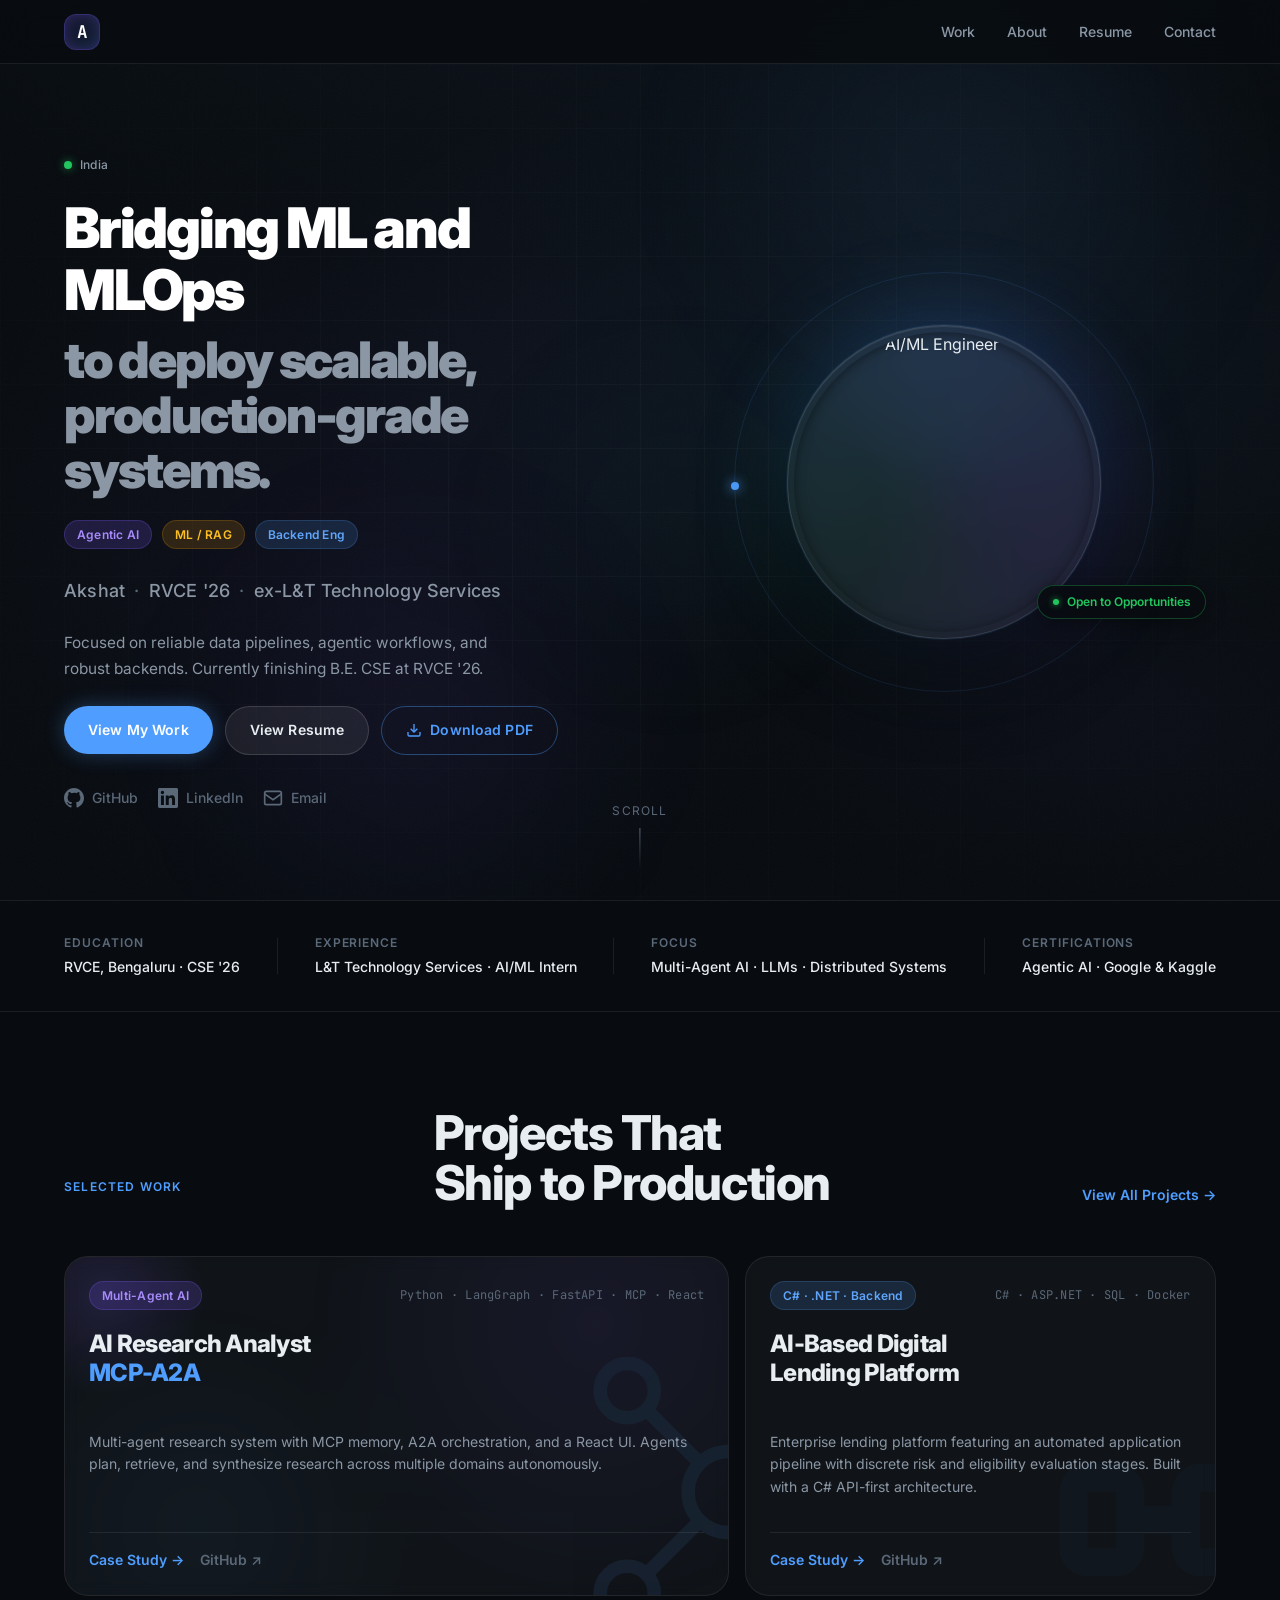
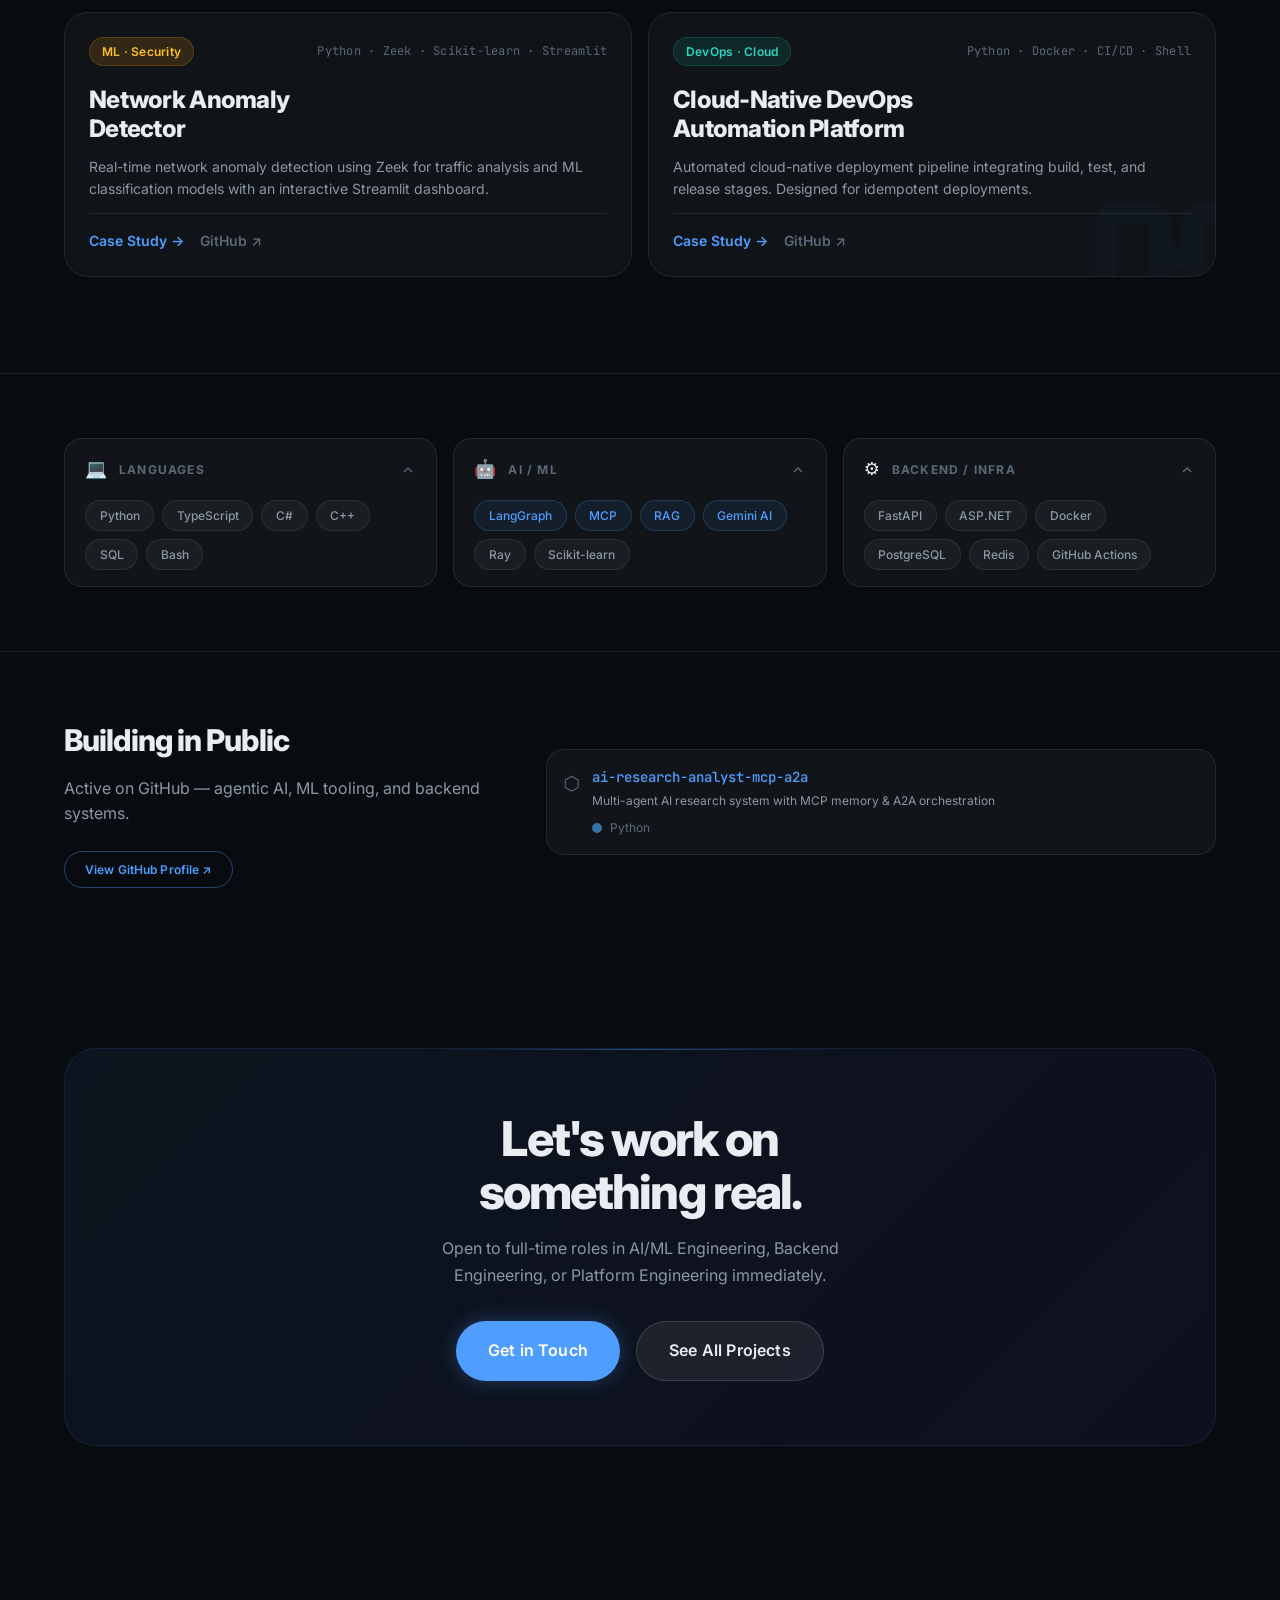
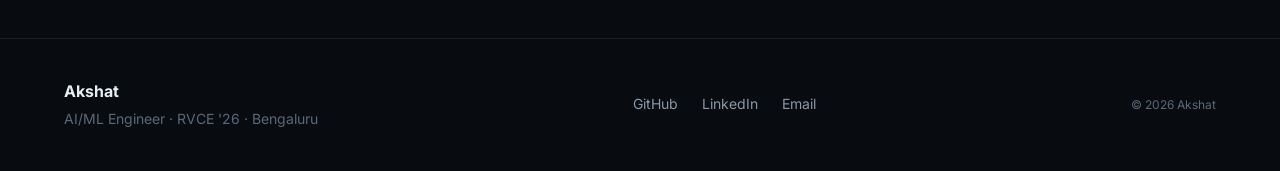
==== commit 4185ae34: "Refine logo, simplify location, update hero headline, and add Home link to nav" ====
--- a/index.html
+++ b/index.html
@@ -56,9 +56,9 @@
         <div class="hero__content reveal-up">
           <div class="hero__tag">
             <span class="hero__tag-dot"></span>
-            Available for opportunities · Bengaluru, India
-          </div>
-          <h1 class="hero__name" id="hero-heading">Building systems<br><span class="hero__name-dim">that hold up in prod.</span></h1>
+            India
+          </div>
+          <h1 class="hero__name" id="hero-heading" style="font-size:clamp(2.25rem, 5vw, 3.5rem);line-height:1.1">Bridging ML and MLOps<br><span class="hero__name-dim" style="font-size:0.9em;display:inline-block;margin-top:0.2em">to deploy scalable, production-grade systems.</span></h1>
           <div style="display:flex;gap:0.6rem;flex-wrap:wrap;align-items:center;margin-top:-0.25rem">
             <span class="bento__tag bento__tag--ai">Agentic AI</span>
             <span class="bento__tag bento__tag--ml">ML / RAG</span>
@@ -66,7 +66,7 @@
           </div>
           <p class="hero__role" style="margin-top:0.25rem">Akshat <span class="hero__role-sep">·</span> RVCE '26 <span class="hero__role-sep">·</span> ex-L&T Technology Services</p>
           <p class="hero__sub">
-            I build scalable backends, reliable data pipelines, and agentic AI systems. Focused on infrastructure automation and production-grade engineering.
+            Focused on reliable data pipelines, agentic workflows, and robust backends. Currently finishing B.E. CSE at RVCE '26.
           </p>
           <div class="hero__ctas">
             <a href="projects.html" class="btn btn--primary" id="hero-cta-projects">View My Work</a>
--- a/css/base.css
+++ b/css/base.css
@@ -313,22 +313,21 @@
   width: 36px;
   height: 36px;
   border-radius: var(--r-md);
-  background: linear-gradient(135deg, rgba(79,158,255,0.12), rgba(124,92,252,0.12));
-  border: 1px solid rgba(79,158,255,0.25);
-  box-shadow: inset 0 0 8px rgba(124,92,252,0.2);
+  background: linear-gradient(135deg, rgba(124,92,252,0.15), rgba(79,158,255,0.15));
+  border: 1px solid rgba(124,92,252,0.3);
+  box-shadow: inset 0 0 12px rgba(124,92,252,0.25);
   font-family: var(--font-mono);
-  font-weight: 500;
-  font-size: var(--fs-base);
-  color: var(--c-text);
-  transition: all var(--t-fast);
+  font-weight: 700;
+  font-size: 1.1rem;
+  color: #fff;
+  transition: all var(--t-base);
   will-change: transform, box-shadow;
 }
 
 .nav__logo:hover .nav__logo-mark {
   transform: scale(1.05);
-  box-shadow: inset 0 0 16px rgba(124,92,252,0.3), 0 0 12px rgba(79,158,255,0.2);
-  border-color: rgba(79,158,255,0.5);
-  color: #fff;
+  box-shadow: inset 0 0 16px rgba(124,92,252,0.4), 0 0 16px rgba(124,92,252,0.2);
+  border-color: rgba(124,92,252,0.5);
 }
 
 .nav__links {
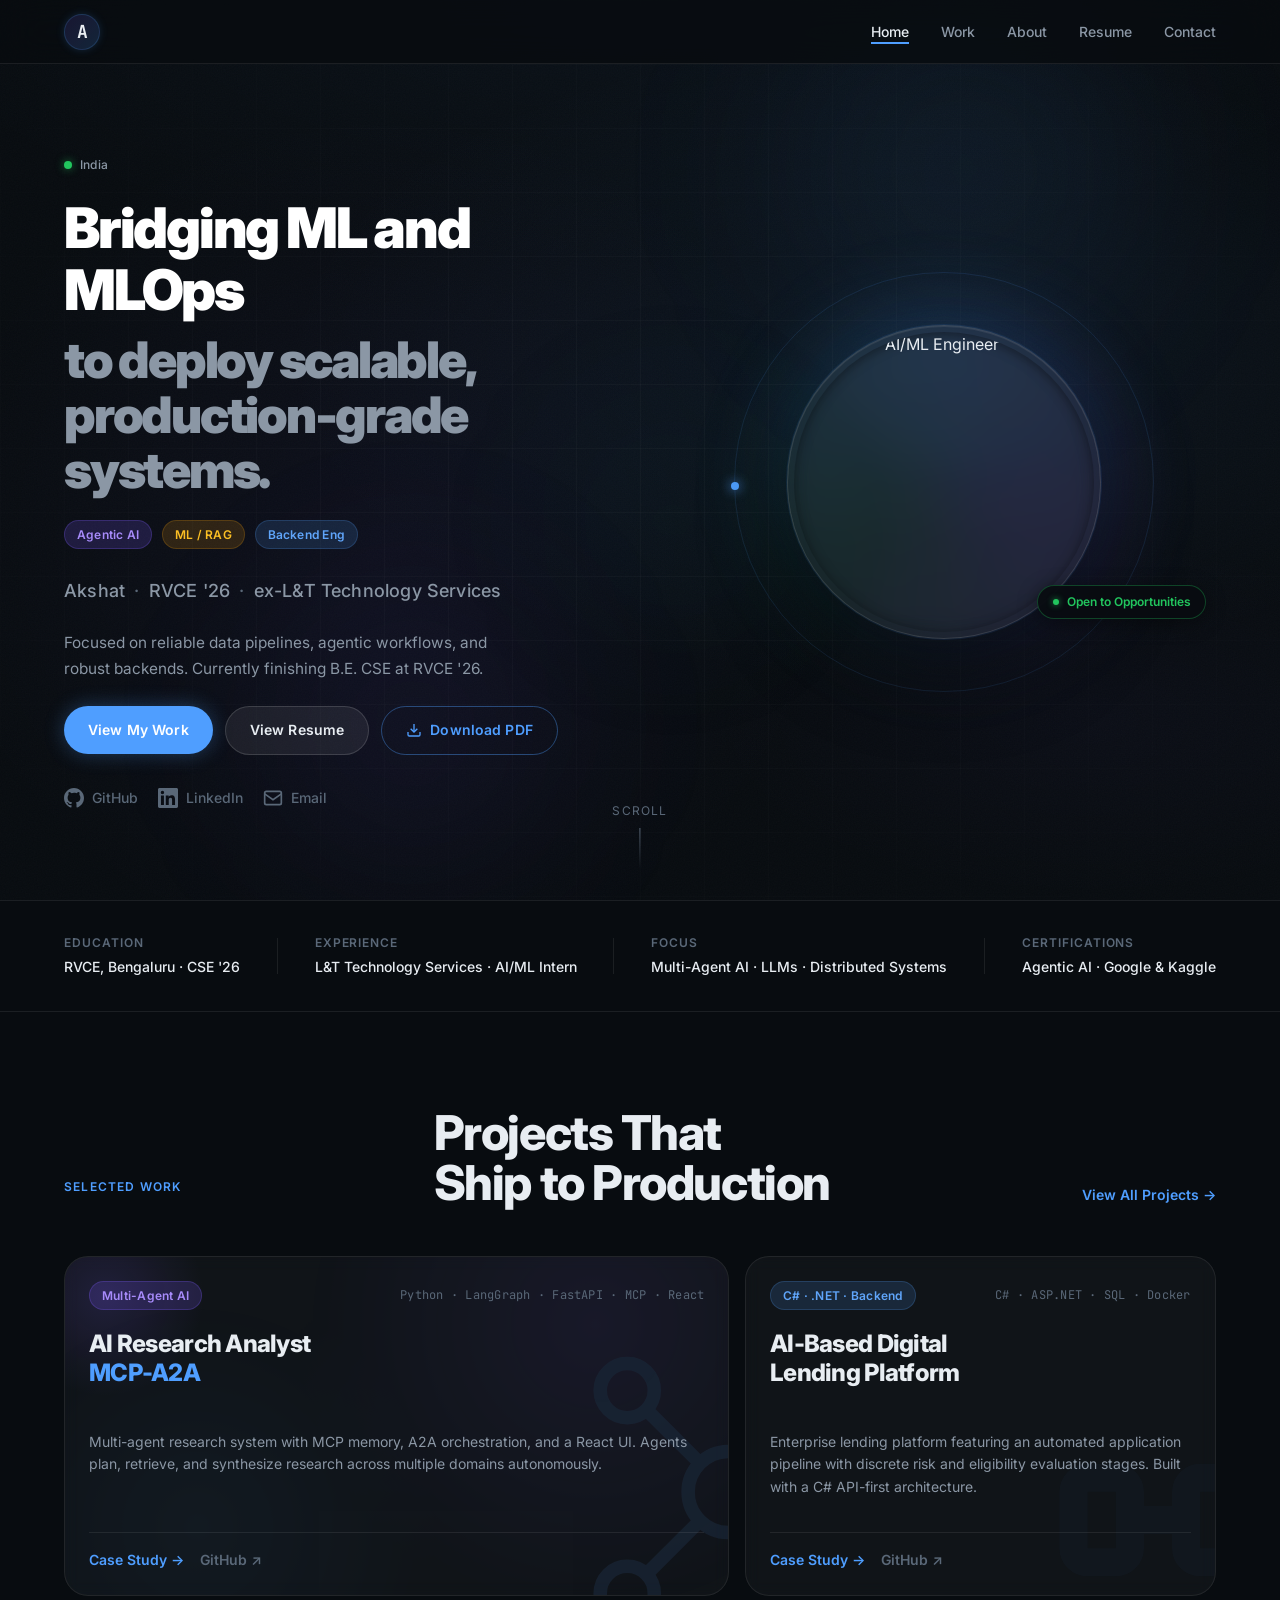
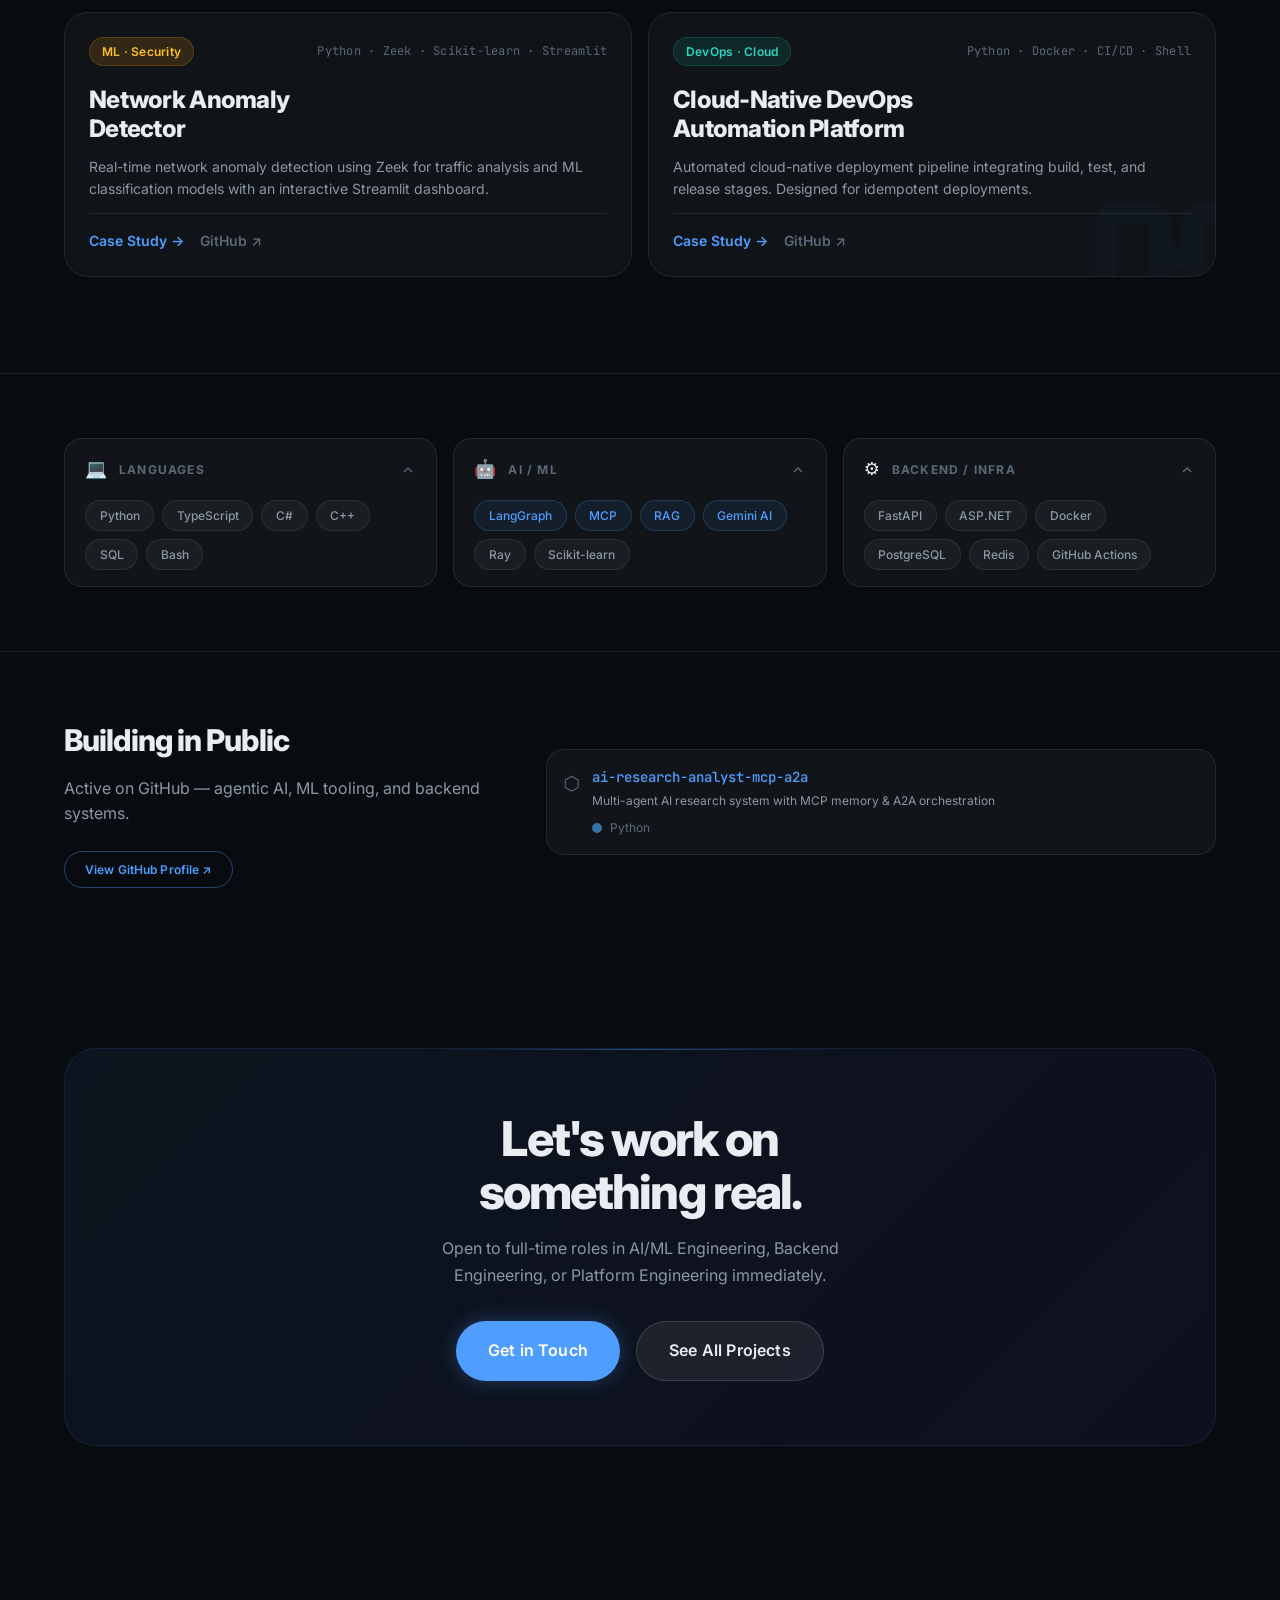
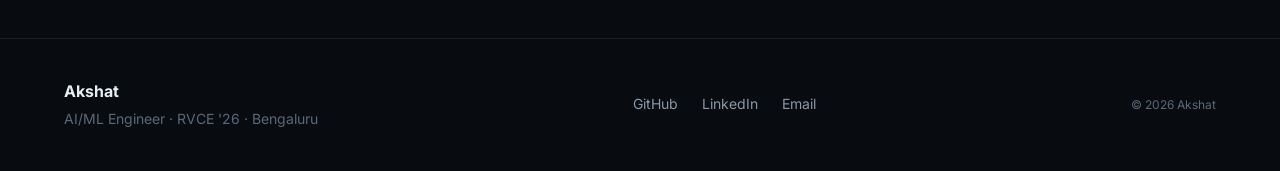
==== commit f5f8c5f5: "chore: finalize portfolio polish pass" ====
--- a/index.html
+++ b/index.html
@@ -22,6 +22,7 @@
         <span class="nav__logo-mark">A</span>
       </a>
       <ul class="nav__links" role="list">
+        <li><a href="index.html" class="nav__link active">Home</a></li>
         <li><a href="projects.html" class="nav__link">Work</a></li>
         <li><a href="about.html" class="nav__link">About</a></li>
         <li><a href="resume.html" class="nav__link">Resume</a></li>
@@ -33,6 +34,7 @@
     </div>
     <div class="nav__mobile" id="mobileMenu" aria-hidden="true">
       <ul role="list">
+        <li><a href="index.html" class="active">Home</a></li>
         <li><a href="projects.html">Work</a></li>
         <li><a href="about.html">About</a></li>
         <li><a href="resume.html">Resume</a></li>
--- a/css/base.css
+++ b/css/base.css
@@ -312,22 +312,23 @@
   justify-content: center;
   width: 36px;
   height: 36px;
-  border-radius: var(--r-md);
-  background: linear-gradient(135deg, rgba(124,92,252,0.15), rgba(79,158,255,0.15));
-  border: 1px solid rgba(124,92,252,0.3);
-  box-shadow: inset 0 0 12px rgba(124,92,252,0.25);
+  border-radius: var(--r-lg);
+  background: linear-gradient(135deg, var(--c-purple-glow), var(--c-accent-glow));
+  border: 1px solid var(--c-accent-glow);
+  box-shadow: 0 0 8px var(--c-accent-glow);
   font-family: var(--font-mono);
   font-weight: 700;
-  font-size: 1.1rem;
-  color: #fff;
-  transition: all var(--t-base);
+  font-size: var(--fs-lg);
+  color: var(--c-text);
+  transition: all var(--t-spring);
   will-change: transform, box-shadow;
 }
 
 .nav__logo:hover .nav__logo-mark {
   transform: scale(1.05);
-  box-shadow: inset 0 0 16px rgba(124,92,252,0.4), 0 0 16px rgba(124,92,252,0.2);
-  border-color: rgba(124,92,252,0.5);
+  box-shadow: 0 0 16px var(--c-accent-glow);
+  border-color: rgba(79,158,255,0.4);
+  color: #fff;
 }
 
 .nav__links {
@@ -413,7 +414,8 @@
   padding: var(--space-2) 0;
 }
 
-.nav__mobile a:hover {
+.nav__mobile a:hover,
+.nav__mobile a.active {
   color: var(--c-text);
 }
 
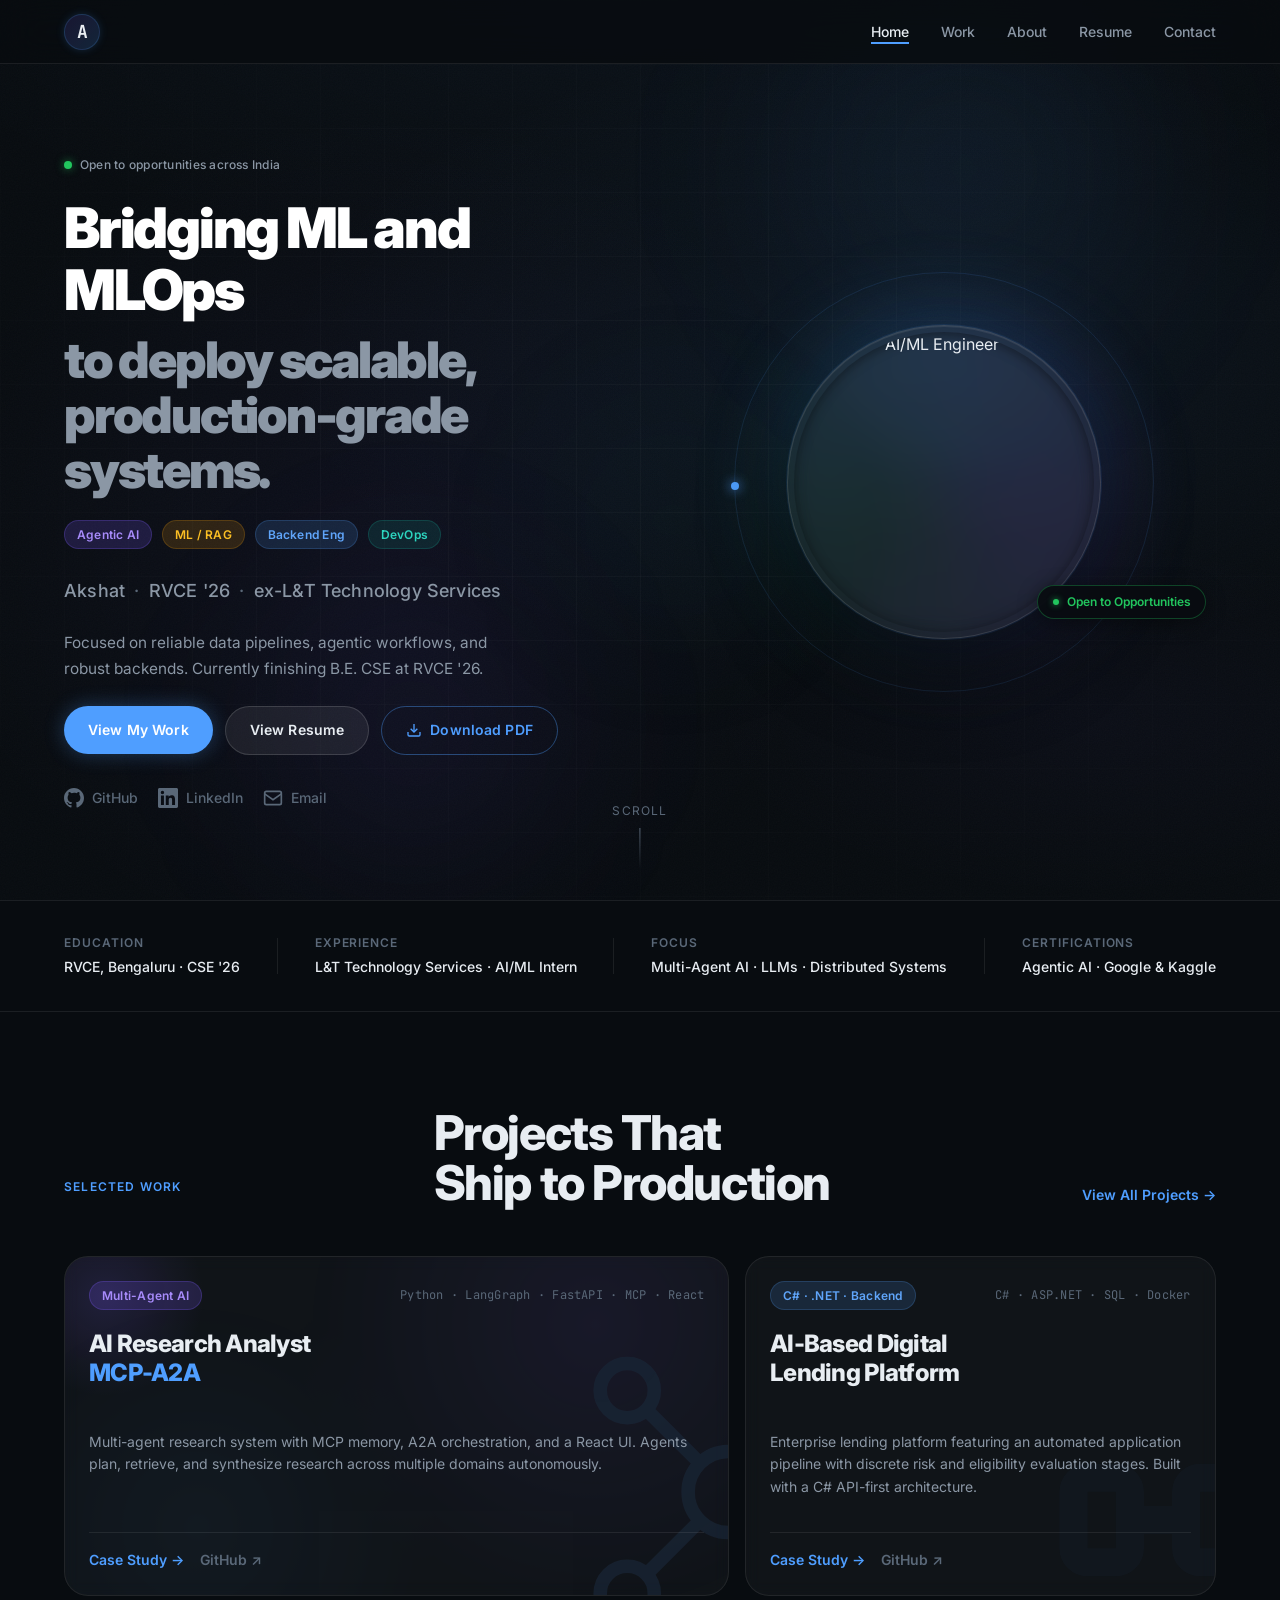
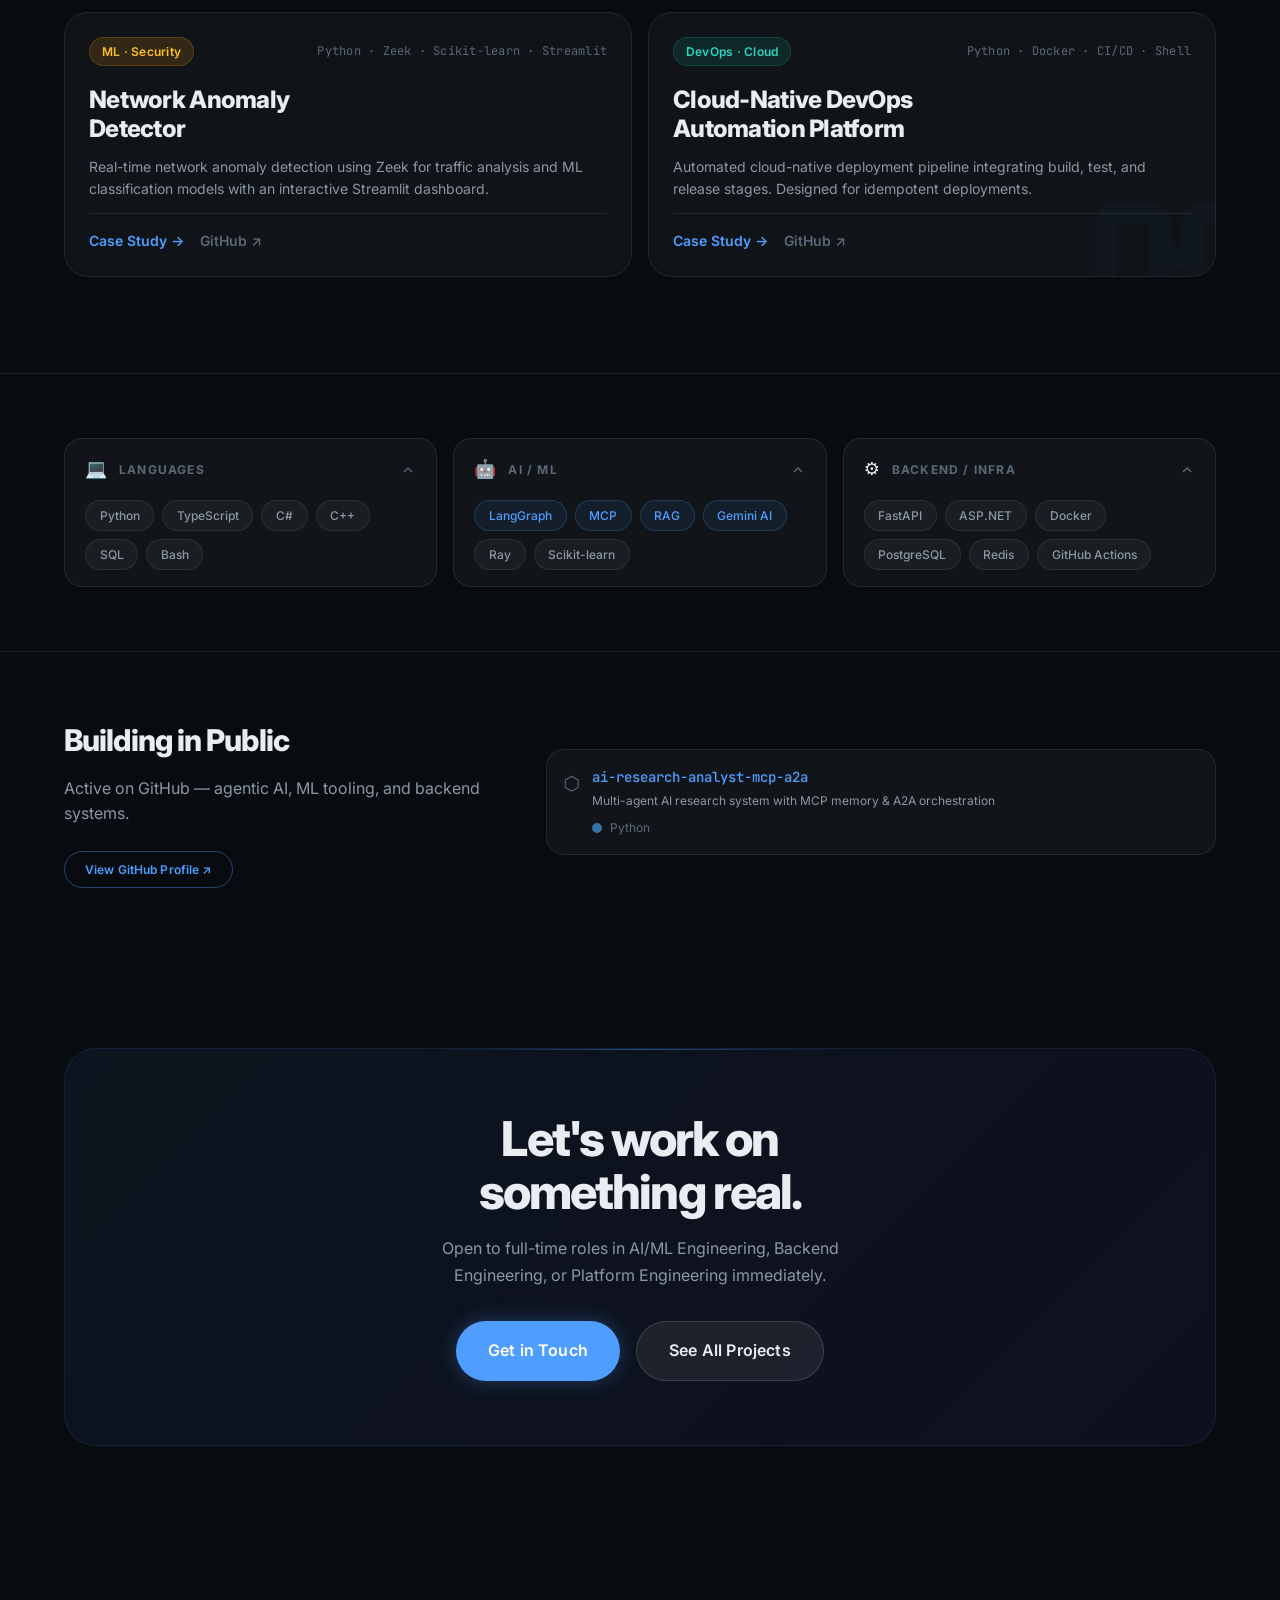
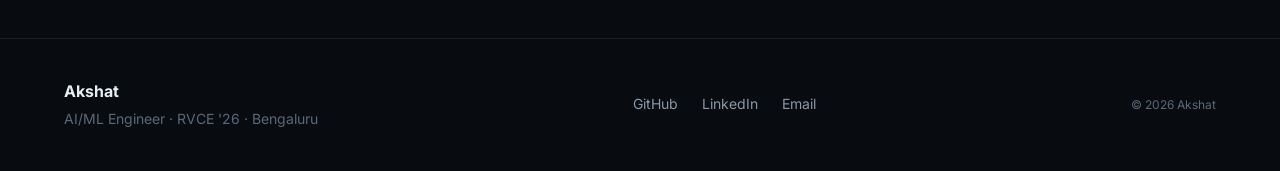
==== commit 34b49d59: "Refine location, roles, hero tags, and education history" ====
--- a/index.html
+++ b/index.html
@@ -5,7 +5,7 @@
   <meta name="viewport" content="width=device-width, initial-scale=1.0" />
   <title>Akshat — AI/ML Engineer</title>
   <meta name="description" content="Akshat — Software Engineer building production backends, distributed pipelines, and agentic AI systems. RVCE '26, ex-L&T Technology Services." />
-  <meta name="keywords" content="AI Engineer, ML Engineer, Backend Engineer, Platform Engineer, SRE, DevOps, GenAI, Python, Bengaluru" />
+  <meta name="keywords" content="AI Engineer, ML Engineer, Backend Engineer, Platform Engineer, DevOps, GenAI, Python, Bengaluru" />
   <meta property="og:title" content="Akshat — Software Engineer" />
   <meta property="og:description" content="Building scalable backends, reliable data pipelines, and production-grade AI systems." />
   <link rel="preconnect" href="https://fonts.googleapis.com" />
@@ -58,13 +58,14 @@
         <div class="hero__content reveal-up">
           <div class="hero__tag">
             <span class="hero__tag-dot"></span>
-            India
+            Open to opportunities across India
           </div>
           <h1 class="hero__name" id="hero-heading" style="font-size:clamp(2.25rem, 5vw, 3.5rem);line-height:1.1">Bridging ML and MLOps<br><span class="hero__name-dim" style="font-size:0.9em;display:inline-block;margin-top:0.2em">to deploy scalable, production-grade systems.</span></h1>
           <div style="display:flex;gap:0.6rem;flex-wrap:wrap;align-items:center;margin-top:-0.25rem">
             <span class="bento__tag bento__tag--ai">Agentic AI</span>
             <span class="bento__tag bento__tag--ml">ML / RAG</span>
             <span class="bento__tag bento__tag--backend">Backend Eng</span>
+            <span class="bento__tag bento__tag--devops">DevOps</span>
           </div>
           <p class="hero__role" style="margin-top:0.25rem">Akshat <span class="hero__role-sep">·</span> RVCE '26 <span class="hero__role-sep">·</span> ex-L&T Technology Services</p>
           <p class="hero__sub">
